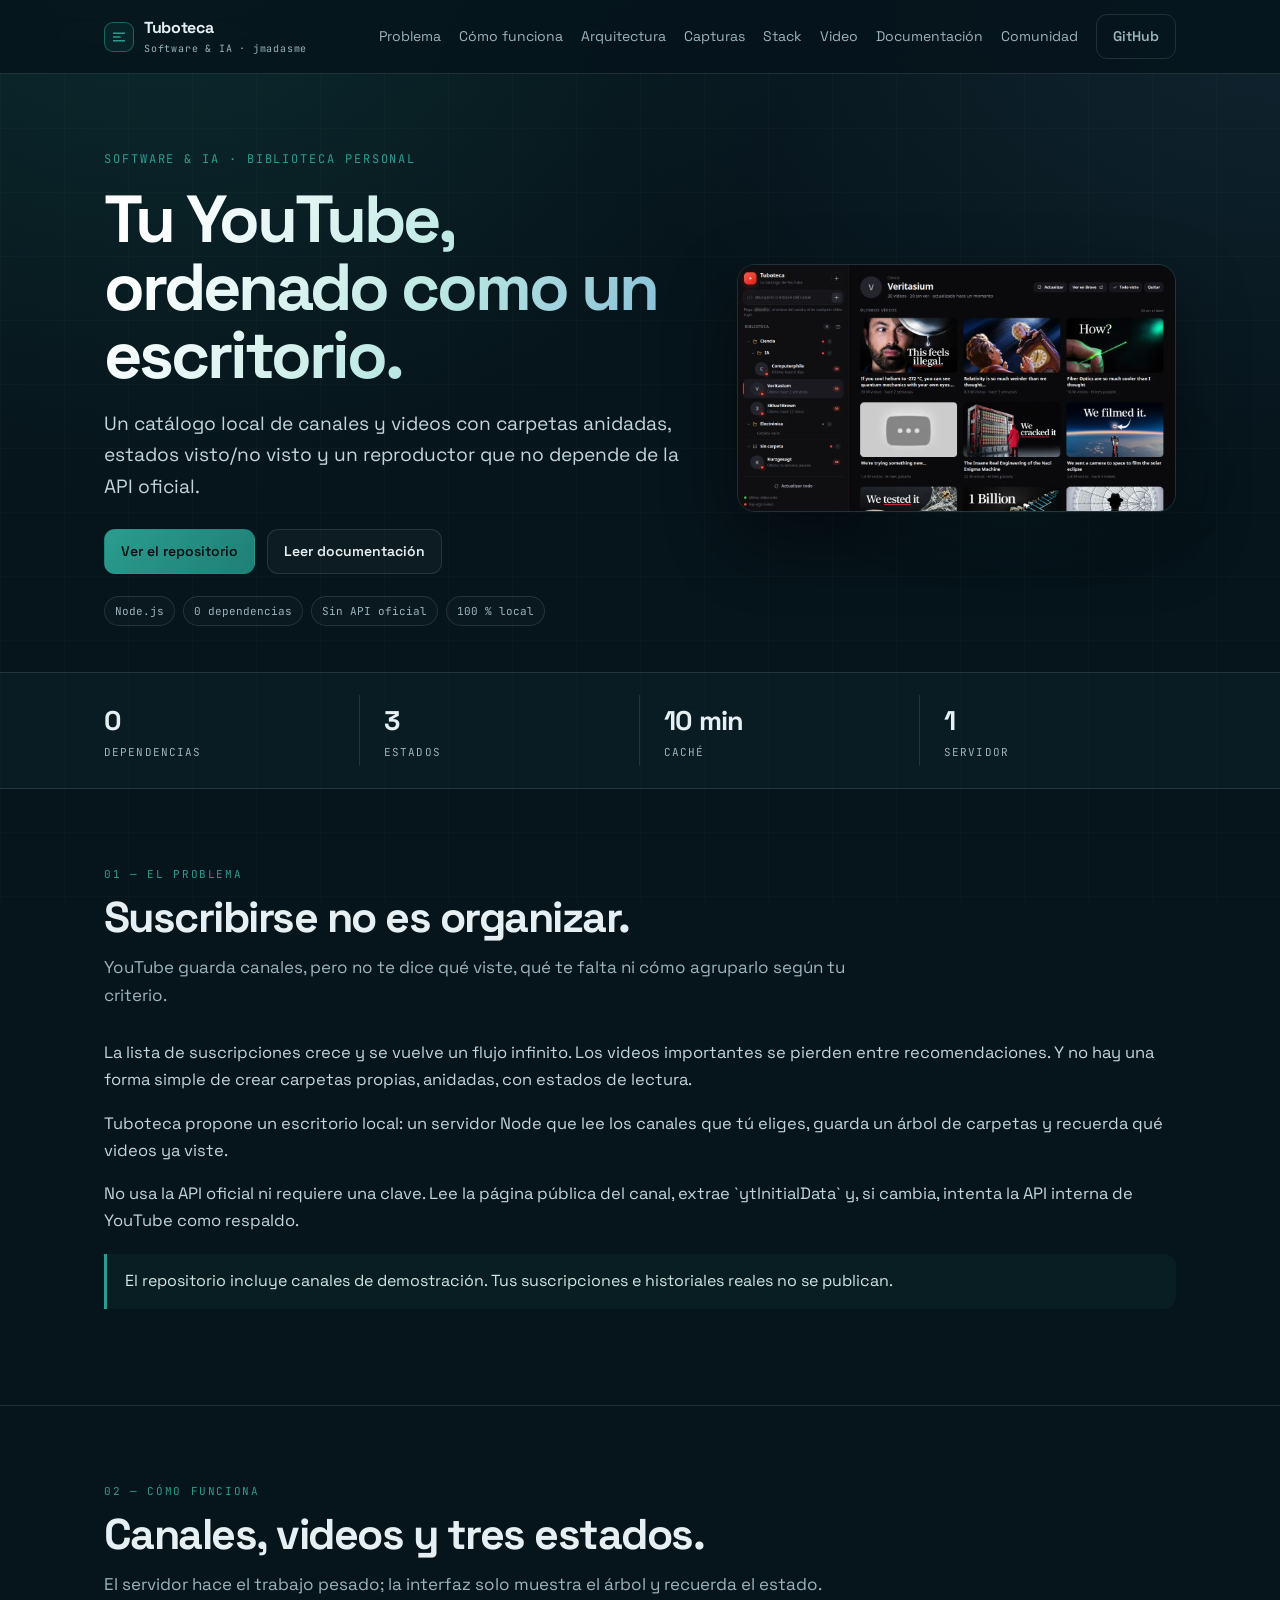
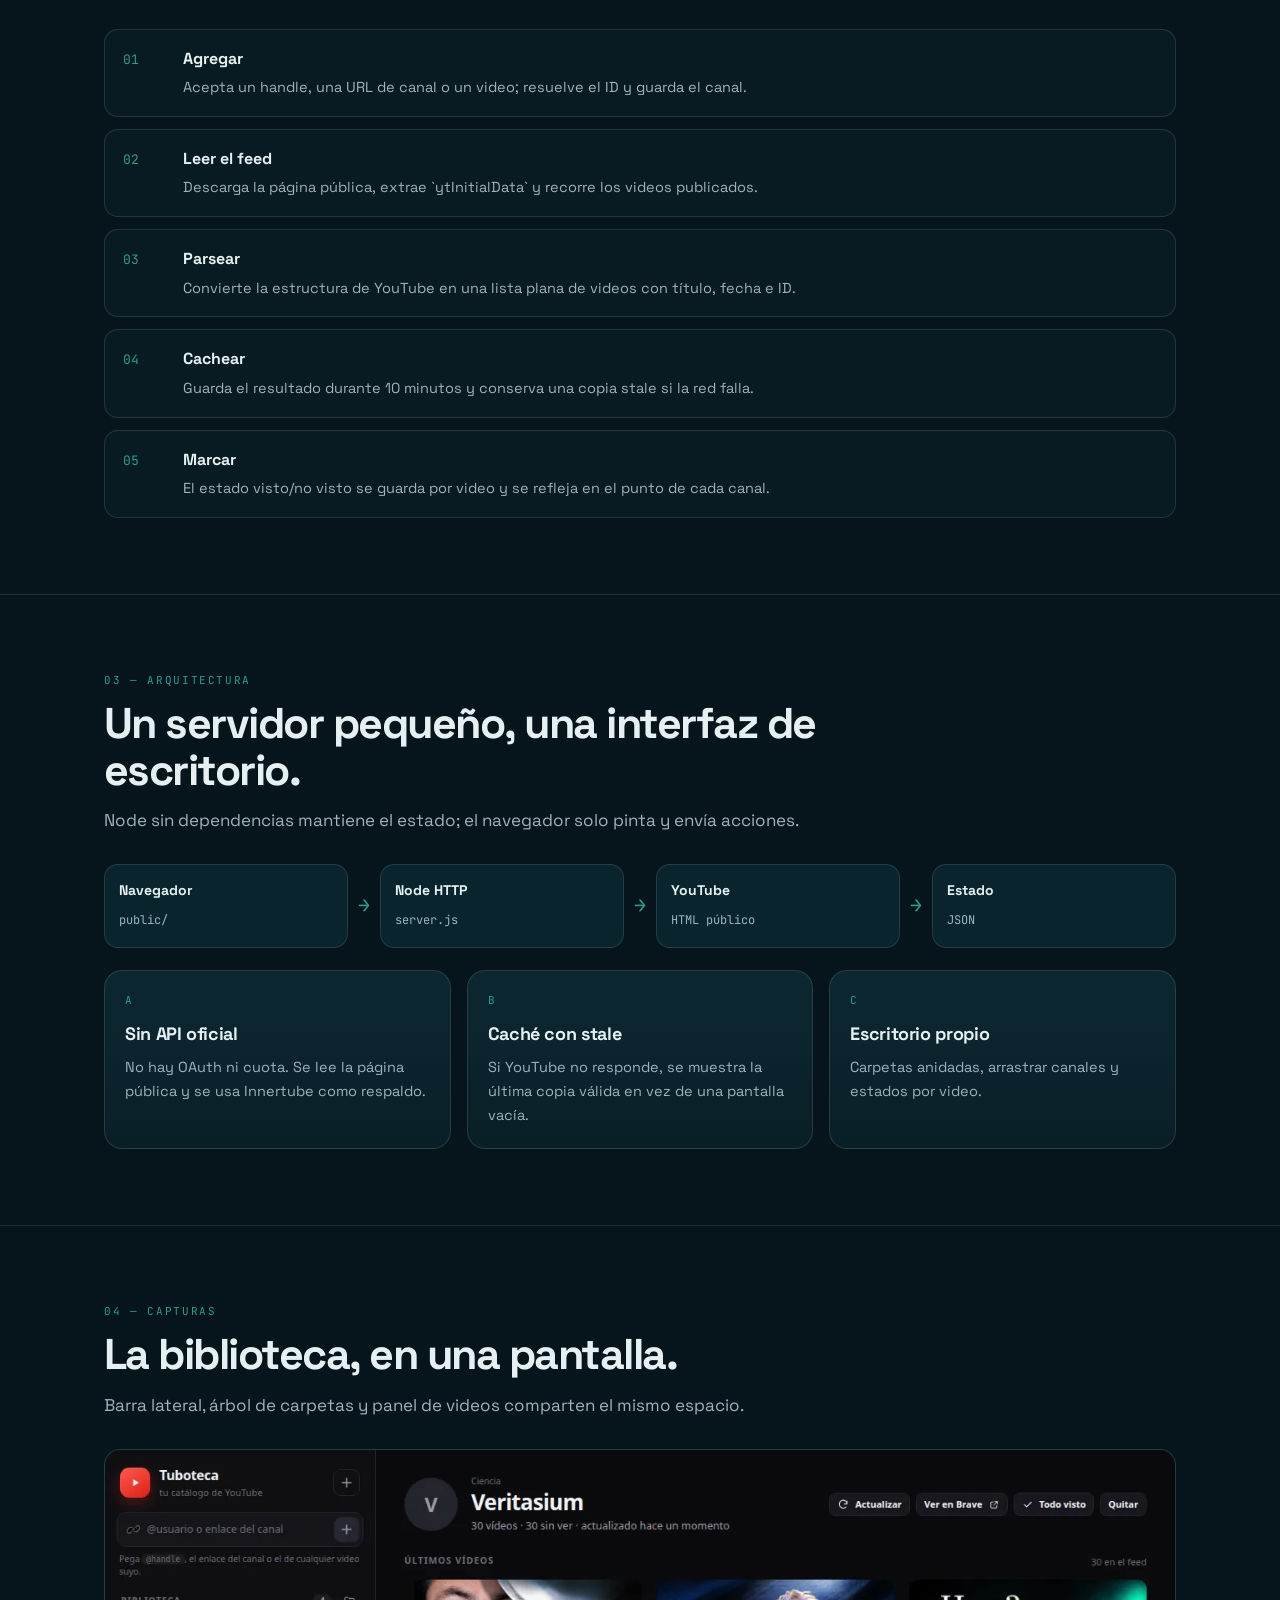
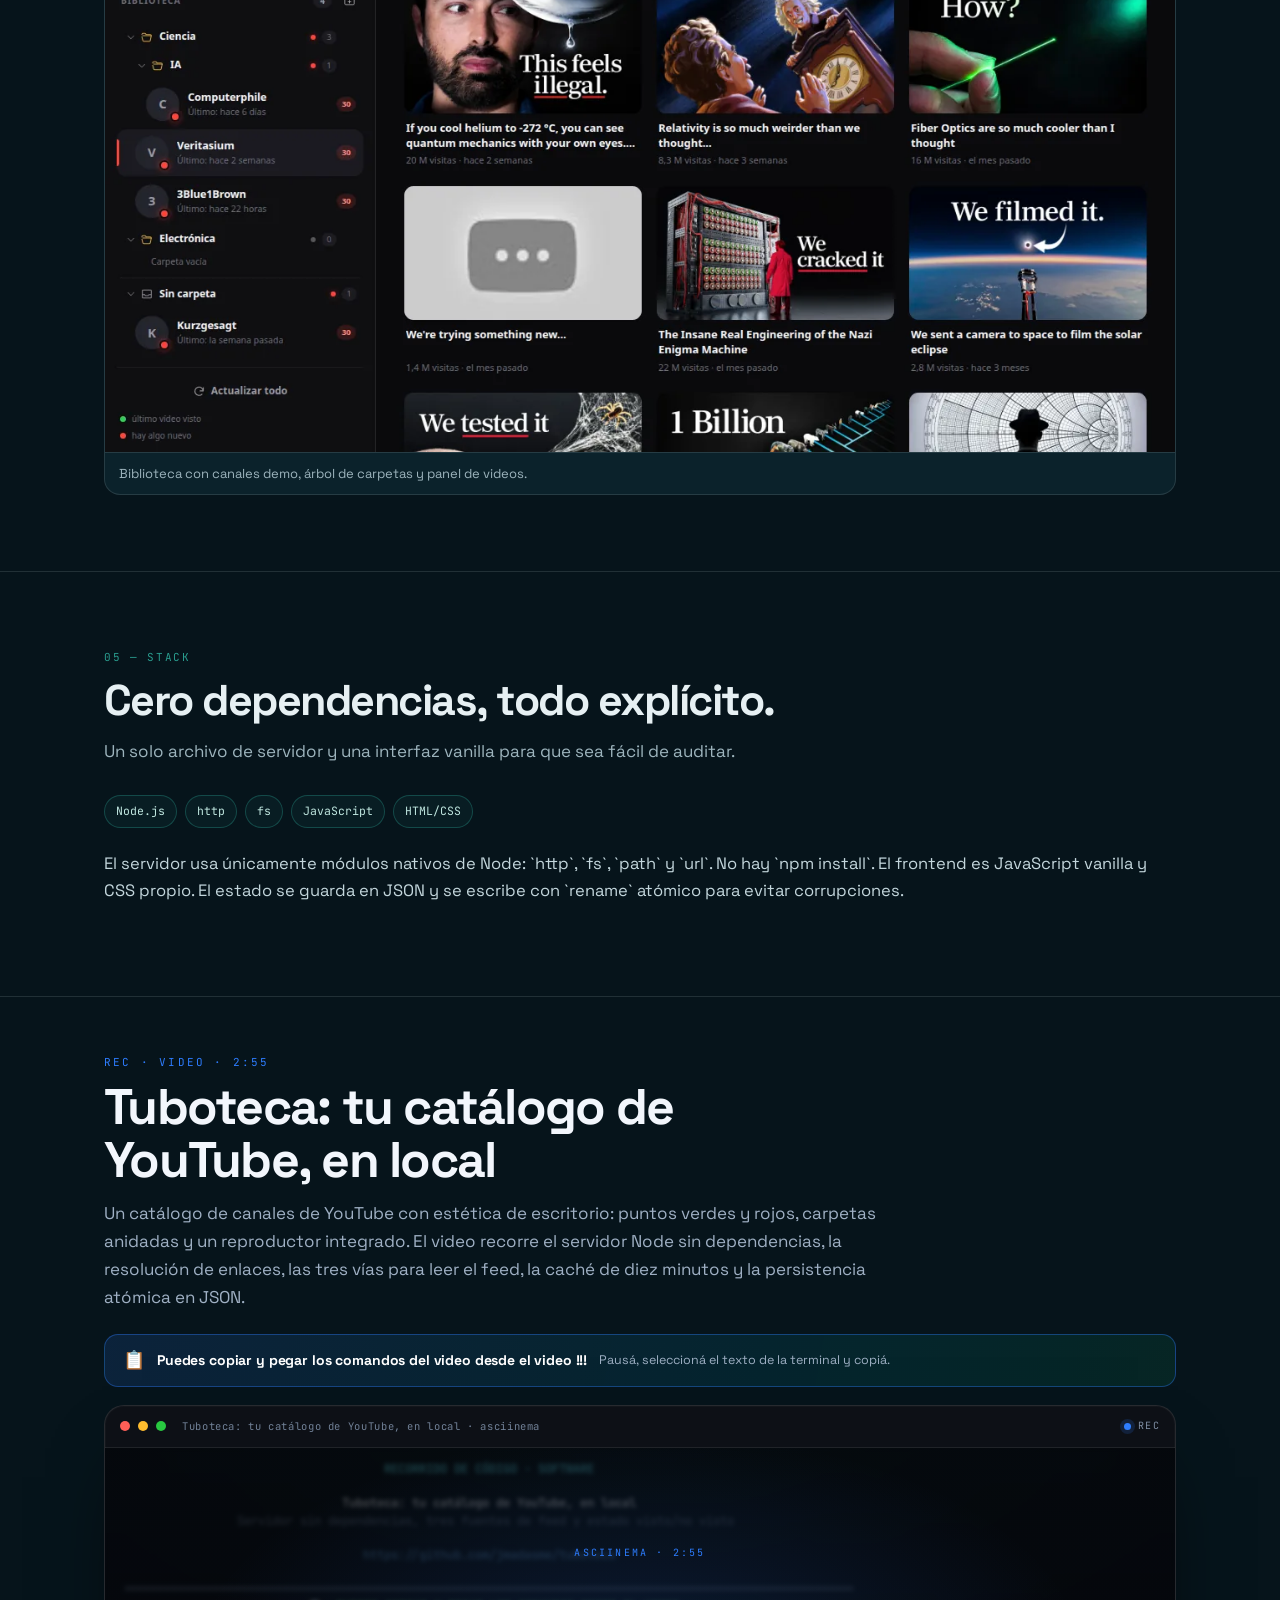
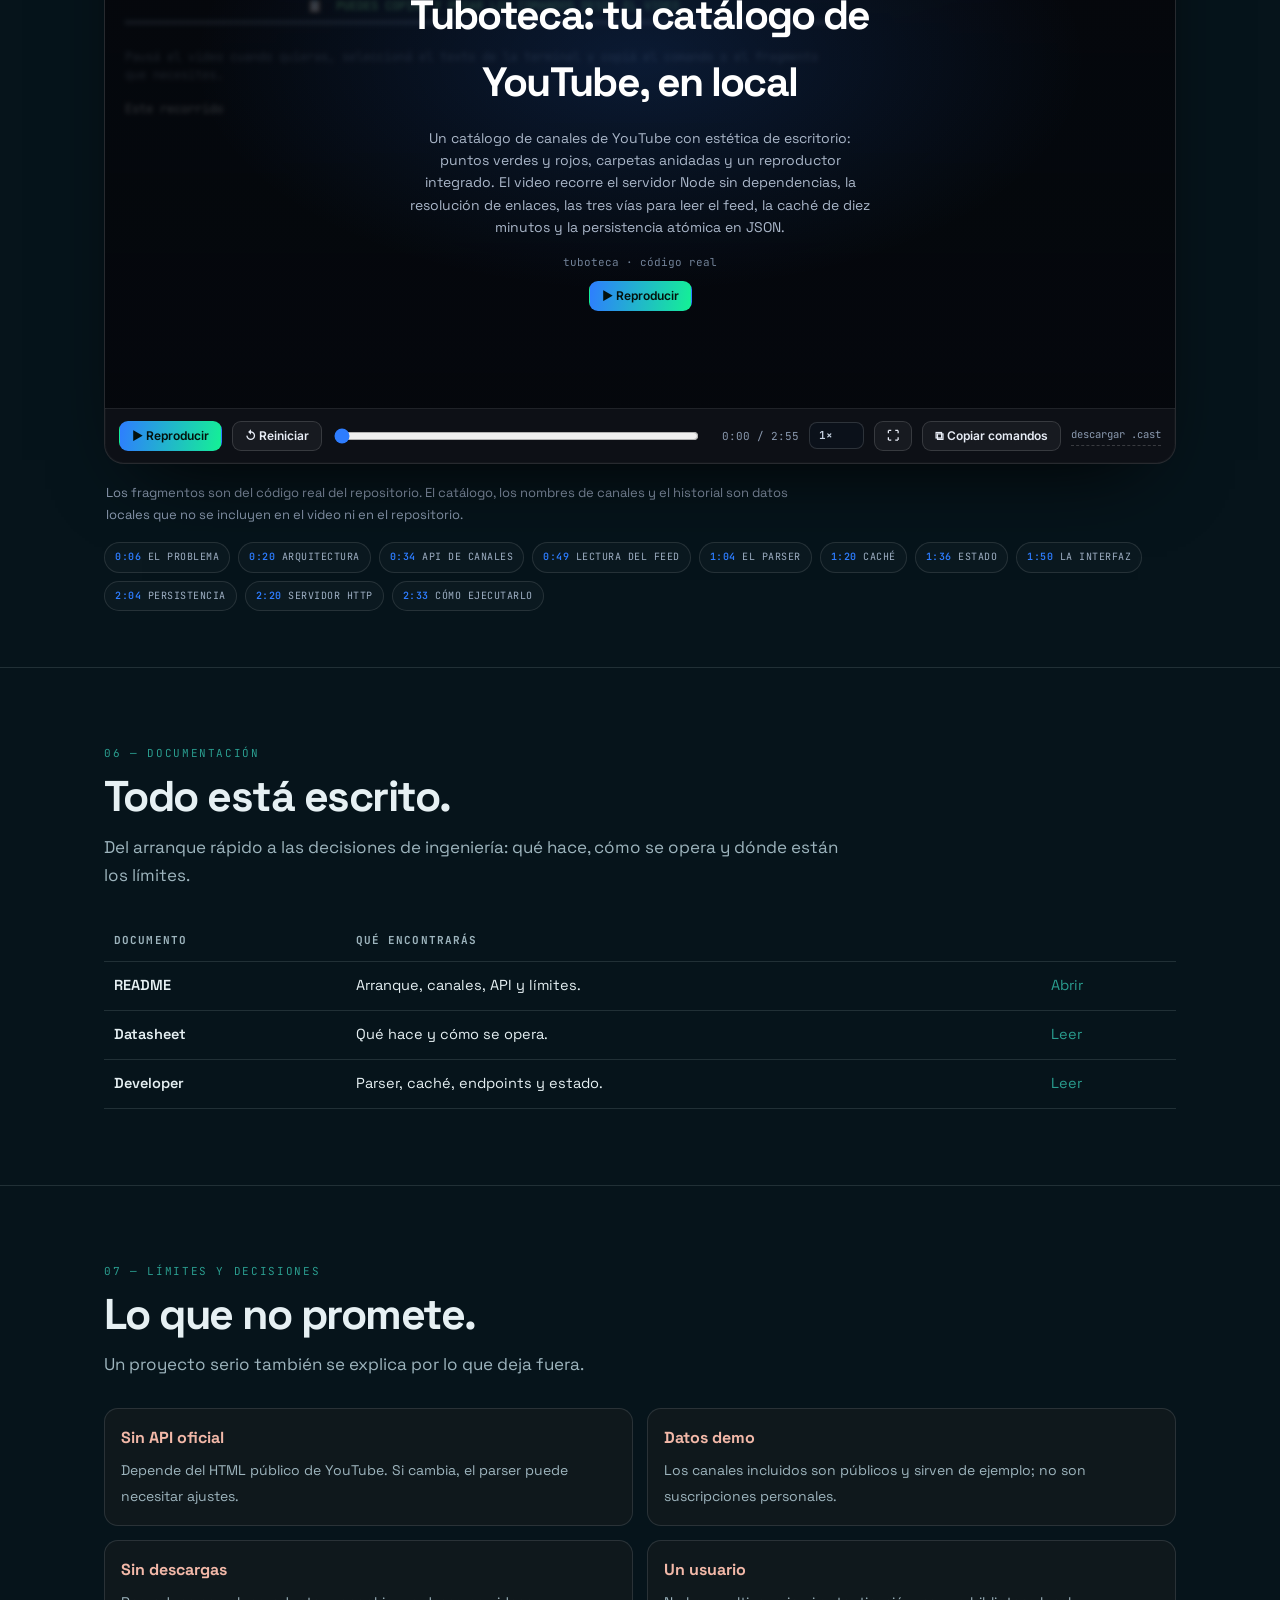
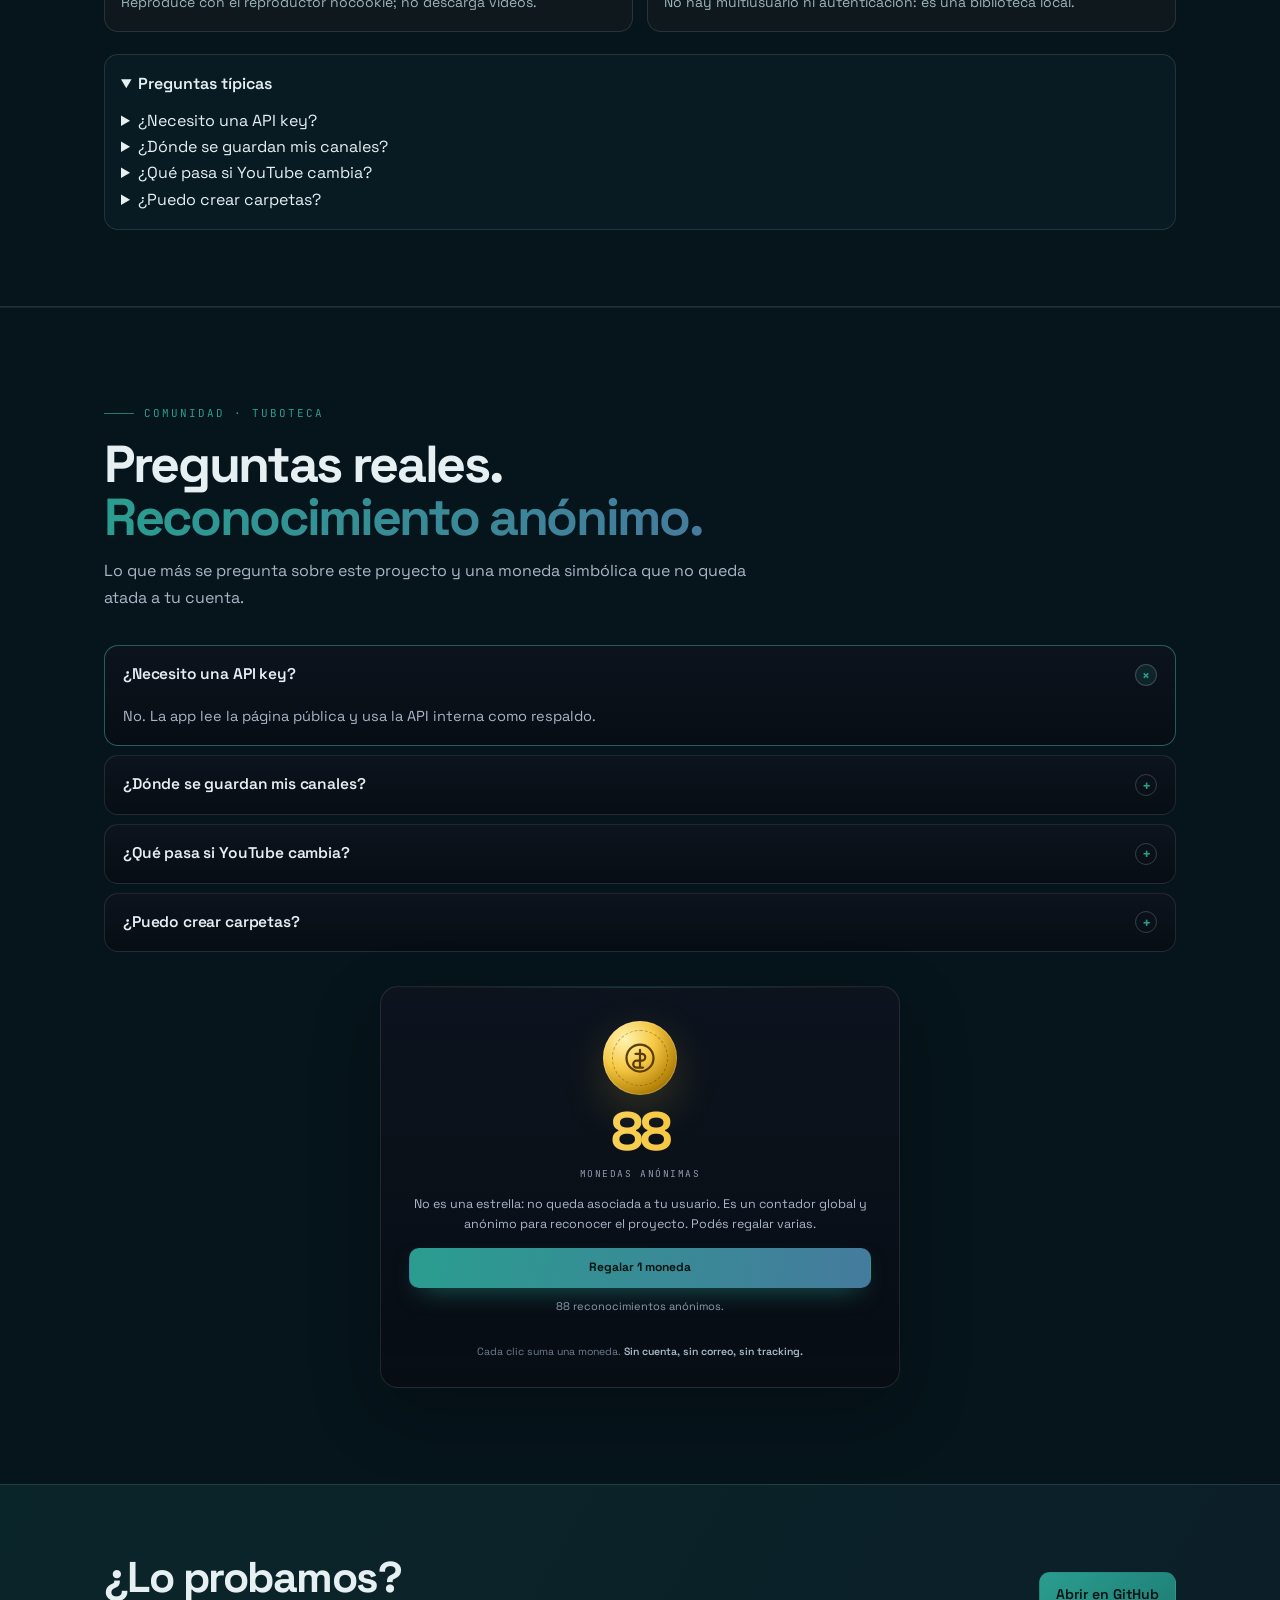
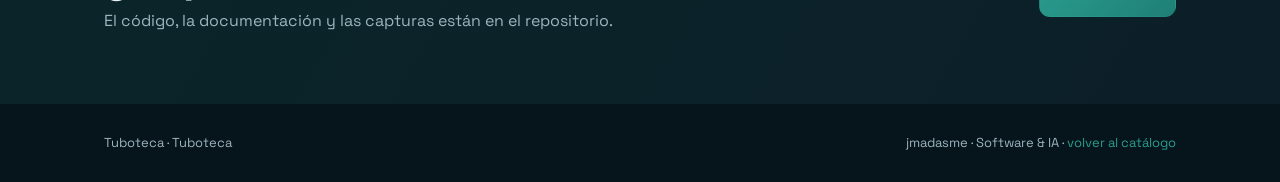
==== docs/index.html @ 9ff7bdf0 "feat: proyecto completo, página, documentación y video explicativo" ====
<!DOCTYPE html>
<html lang="es">
<head>
<meta charset="utf-8"/>
<meta name="viewport" content="width=device-width,initial-scale=1"/>
<title>Tuboteca · jmadasme</title>
<meta name="description" content="Tuboteca: servidor Node sin dependencias, árbol de canales, caché de feed y una interfaz de escritorio para ordenar lo que ves."/>
<meta property="og:title" content="Tuboteca · jmadasme"/>
<meta property="og:description" content="Tuboteca: servidor Node sin dependencias, árbol de canales, caché de feed y una interfaz de escritorio para ordenar lo que ves."/>
<meta property="og:type" content="website"/>
<meta property="og:image" content="assets/og.png"/>
<meta name="twitter:card" content="summary_large_image"/>
<link rel="preconnect" href="https://fonts.googleapis.com"/>
<link rel="preconnect" href="https://fonts.gstatic.com" crossorigin/>
<link href="https://fonts.googleapis.com/css2?family=Inter:wght@400;500;600;700&family=JetBrains+Mono:wght@400;500;700&family=Space+Grotesk:wght@400;500;600;700&display=swap" rel="stylesheet"/>
<link rel="stylesheet" href="assets/community.css?v=1"/>
<style>
:root{
  --bg:#06141b; --panel:#0b222b; --panel2:#0e2b35; --line:rgba(230,240,243,.12);
  --text:#e6f0f3; --muted:#9db4bd; --accent:#2A9D8F; --accent2:#457B9D;
  --warn:#E9C46A; --danger:#E76F51; --ok:#57CC99;
  --mono:"JetBrains Mono",ui-monospace,SFMono-Regular,Menlo,monospace;
  --sans:"Space Grotesk",Inter,system-ui,-apple-system,Segoe UI,sans-serif;
  --max:1120px; --radius:18px;
}
*{box-sizing:border-box} html{scroll-behavior:smooth}
body{margin:0;background:var(--bg);color:var(--text);font-family:var(--sans);line-height:1.65;
  background-image:radial-gradient(ellipse at 12% -10%,rgba(42,157,143,.18),transparent 42%),
  radial-gradient(ellipse at 100% 0%,rgba(69,123,157,.16),transparent 38%),
  linear-gradient(rgba(255,255,255,.018) 1px,transparent 1px),
  linear-gradient(90deg,rgba(255,255,255,.018) 1px,transparent 1px);
  background-size:auto,auto,64px 64px,64px 64px;background-attachment:fixed}
a{color:var(--accent);text-decoration:none} a:hover{color:#7fe0d2}
.wrap{max-width:var(--max);margin:0 auto;padding:0 24px}
.nav{position:sticky;top:0;z-index:50;backdrop-filter:blur(14px);background:rgba(6,20,27,.82);border-bottom:1px solid var(--line)}
.nav-inner{max-width:var(--max);margin:0 auto;padding:14px 24px;display:flex;align-items:center;gap:22px;justify-content:space-between}
.brand{display:flex;align-items:center;gap:10px;color:var(--text);font-weight:700;letter-spacing:-.02em}
.brand-mark{width:30px;height:30px;border:1px solid rgba(42,157,143,.55);border-radius:9px;display:grid;place-items:center;background:rgba(42,157,143,.10)}
.brand-mark svg{width:18px;height:18px;stroke:var(--accent);fill:none;stroke-width:1.7}
.brand small{display:block;font-family:var(--mono);font-size:10px;color:var(--muted);font-weight:400;letter-spacing:.08em}
.nav-links{display:flex;align-items:center;gap:18px;font-size:14px;color:var(--muted);flex-wrap:wrap}
.nav-links a{color:var(--muted)} .nav-links a:hover{color:var(--text)}
.btn{display:inline-flex;align-items:center;gap:8px;border:1px solid var(--line);border-radius:11px;padding:10px 16px;font-weight:600;font-size:14px;color:var(--text);background:rgba(255,255,255,.03)}
.btn:hover{border-color:rgba(42,157,143,.55);color:var(--text)}
.btn-primary{background:linear-gradient(135deg,var(--accent),#1f7f76);border-color:transparent;color:#041114}
.btn-primary:hover{filter:brightness(1.08);color:#041114}
.btn-ghost{background:transparent}
.hero{padding:76px 0 46px;position:relative;overflow:hidden}
.hero .wrap{display:grid;grid-template-columns:1.15fr .85fr;gap:38px;align-items:center}
.eyebrow{font-family:var(--mono);font-size:12px;letter-spacing:.16em;text-transform:uppercase;color:var(--accent);margin-bottom:16px}
h1{font-size:clamp(38px,5.2vw,68px);line-height:1.02;letter-spacing:-.045em;margin:0 0 18px;
  background:linear-gradient(120deg,#fff 10%,#bde9e3 55%,#7fb9d6 95%);-webkit-background-clip:text;background-clip:text;color:transparent}
.lead{font-size:clamp(17px,1.5vw,21px);color:#c3d6dc;max-width:62ch;margin:0 0 22px}
.hero-actions{display:flex;gap:12px;flex-wrap:wrap;margin:26px 0 22px}
.badges{display:flex;gap:8px;flex-wrap:wrap}
.badge{font-family:var(--mono);font-size:11px;border:1px solid var(--line);border-radius:999px;padding:5px 10px;color:var(--muted);background:rgba(255,255,255,.02)}
.visual{position:relative}
.visual img{width:100%;border-radius:var(--radius);border:1px solid var(--line);box-shadow:0 28px 70px rgba(0,0,0,.45);display:block}
.visual:after{content:"";position:absolute;inset:auto -10% -16% 18%;height:60%;background:radial-gradient(ellipse,rgba(42,157,143,.20),transparent 68%);filter:blur(30px);z-index:-1}
.stats{border-top:1px solid var(--line);border-bottom:1px solid var(--line);background:rgba(11,34,43,.55)}
.stats-grid{display:grid;grid-template-columns:repeat(4,1fr);gap:0;padding:22px 0}
.stat{padding:4px 24px;border-right:1px solid var(--line)} .stat:last-child{border-right:0}
.stat-num{font-size:27px;font-weight:700;letter-spacing:-.03em} .stat-label{font-family:var(--mono);font-size:11px;color:var(--muted);text-transform:uppercase;letter-spacing:.1em}
.section{padding:76px 0;border-bottom:1px solid var(--line)}
.section.tight{padding:56px 0}
.section-head{max-width:760px;margin-bottom:30px}
.kicker{font-family:var(--mono);font-size:11px;letter-spacing:.15em;text-transform:uppercase;color:var(--accent);margin-bottom:12px}
h2{font-size:clamp(28px,3.4vw,43px);line-height:1.08;letter-spacing:-.035em;margin:0 0 12px}
.section-sub{color:var(--muted);font-size:17px;margin:0}
.rich p{color:#c3d6dc;margin:0 0 16px;font-size:16.5px}
.callout{border-left:3px solid var(--accent);background:rgba(42,157,143,.07);padding:14px 18px;border-radius:0 12px 12px 0;color:#cfe6e2;margin:20px 0}
.grid2{display:grid;grid-template-columns:repeat(2,minmax(0,1fr));gap:18px}
.grid3{display:grid;grid-template-columns:repeat(3,minmax(0,1fr));gap:16px}
.card{background:linear-gradient(180deg,rgba(14,43,53,.86),rgba(11,34,43,.86));border:1px solid var(--line);border-radius:var(--radius);padding:20px}
.card h3{margin:0 0 8px;font-size:18px;letter-spacing:-.02em}
.card p{margin:0;color:var(--muted);font-size:14.5px}
.card .num{font-family:var(--mono);font-size:11px;color:var(--accent);letter-spacing:.12em;display:block;margin-bottom:10px}
.steps{counter-reset:s;display:grid;gap:12px}
.step{display:grid;grid-template-columns:46px 1fr;gap:14px;padding:16px 18px;border:1px solid var(--line);border-radius:14px;background:rgba(11,34,43,.55)}
.step:before{counter-increment:s;content:counter(s,decimal-leading-zero);font-family:var(--mono);color:var(--accent);font-size:13px;padding-top:3px}
.step h3{margin:0 0 4px;font-size:16px} .step p{margin:0;color:var(--muted);font-size:14.5px}
.flow{display:flex;align-items:stretch;gap:10px;flex-wrap:wrap;margin:22px 0}
.node{flex:1 1 150px;min-width:140px;border:1px solid var(--line);border-radius:14px;padding:14px;background:rgba(14,43,53,.7);position:relative}
.node b{display:block;font-size:14px;margin-bottom:4px} .node span{font-size:12px;color:var(--muted);font-family:var(--mono)}
.arrow{align-self:center;color:var(--accent);font-size:20px;font-family:var(--mono)}
.gallery{display:grid;grid-template-columns:repeat(2,minmax(0,1fr));gap:18px}
.gallery figure{margin:0;border:1px solid var(--line);border-radius:16px;overflow:hidden;background:var(--panel)}
.gallery img{width:100%;display:block;border-bottom:1px solid var(--line)}
.gallery figcaption{padding:10px 14px;font-size:13px;color:var(--muted)}
.gallery .wide{grid-column:1/-1}
.stack{display:flex;gap:8px;flex-wrap:wrap;margin:14px 0 22px}
.chip{font-family:var(--mono);font-size:11.5px;border:1px solid rgba(42,157,143,.35);border-radius:999px;padding:6px 11px;color:#bfe6df;background:rgba(42,157,143,.07)}
.doctable{width:100%;border-collapse:collapse;font-size:14.5px}
.doctable th,.doctable td{text-align:left;padding:12px 10px;border-bottom:1px solid var(--line);vertical-align:top}
.doctable th{font-family:var(--mono);font-size:11px;text-transform:uppercase;letter-spacing:.1em;color:var(--muted)}
.doctable td:first-child{color:var(--text);font-weight:600}
.limits{display:grid;grid-template-columns:repeat(2,minmax(0,1fr));gap:14px}
.limit{border:1px solid var(--line);border-radius:14px;padding:16px;background:rgba(231,111,81,.045)}
.limit b{display:block;margin-bottom:5px;color:#f2b8a8} .limit span{color:var(--muted);font-size:14px}
.cta{padding:70px 0;background:linear-gradient(120deg,rgba(42,157,143,.12),rgba(69,123,157,.10));border-top:1px solid var(--line)}
.cta .wrap{display:flex;align-items:center;justify-content:space-between;gap:24px;flex-wrap:wrap}
.cta h2{margin:0 0 6px} .cta p{margin:0;color:var(--muted)}
.footer{padding:28px 0;color:var(--muted);font-size:13px}
.footer .wrap{display:flex;justify-content:space-between;gap:16px;flex-wrap:wrap}
code{font-family:var(--mono);font-size:.92em;background:rgba(255,255,255,.06);padding:2px 6px;border-radius:6px}
pre{font-family:var(--mono);font-size:13px;background:#041016;border:1px solid var(--line);border-radius:12px;padding:16px;overflow:auto;color:#bfe6df}
@media (max-width:900px){.hero .wrap{grid-template-columns:1fr}.visual{order:-1}.grid3{grid-template-columns:1fr}.stats-grid{grid-template-columns:repeat(2,1fr)}.stat:nth-child(2){border-right:0}.stat{padding:12px 18px}}
@media (max-width:680px){.nav-links{display:none}.grid2,.gallery,.limits{grid-template-columns:1fr}.section{padding:54px 0}h1{font-size:42px}.stats-grid{grid-template-columns:1fr 1fr}.cta .wrap{display:block}.cta .btn{margin-top:16px}}
</style>
<link href="rec/player.css?v=1" rel="stylesheet"/>
</head>
<body>
<header class="nav"><div class="nav-inner">
  <a class="brand" href="/"><span class="brand-mark"><svg viewBox="0 0 24 24"><path d="M4 7h16M4 12h10M4 17h16"/></svg></span><span>Tuboteca<small>Software &amp; IA · jmadasme</small></span></a>
  <nav class="nav-links" aria-label="Navegación">
    <a href="#problema">Problema</a><a href="#como">Cómo funciona</a><a href="#arquitectura">Arquitectura</a>
    <a href="#capturas">Capturas</a><a href="#stack">Stack</a><a href="#video">Video</a>
<a href="#docs">Documentación</a><a href="#comunidad">Comunidad</a>
    <a class="btn btn-ghost" href="https://github.com/jmadasme/tuboteca" target="_blank" rel="noopener">GitHub</a>
  </nav>
</div></header>
<main>
<section class="hero"><div class="wrap">
  <div>
    <div class="eyebrow">Software &amp; IA · biblioteca personal</div>
    <h1>Tu YouTube, ordenado como un escritorio.</h1>
    <p class="lead">Un catálogo local de canales y videos con carpetas anidadas, estados visto/no visto y un reproductor que no depende de la API oficial.</p>
    <div class="hero-actions">
      <a class="btn btn-primary" href="https://github.com/jmadasme/tuboteca" target="_blank" rel="noopener">Ver el repositorio</a>
      <a class="btn" href="#docs">Leer documentación</a>
    </div>
    <div class="badges"><span class="badge">Node.js</span><span class="badge">0 dependencias</span><span class="badge">Sin API oficial</span><span class="badge">100 % local</span></div>
  </div>
  <div class="visual"><img src="assets/screenshots/tuboteca.webp" alt="Interfaz de Tuboteca con canales y árbol de carpetas"/></div>
</div></section>
<section class="stats"><div class="wrap stats-grid"><div class="stat"><div class="stat-num">0</div><div class="stat-label">dependencias</div></div>
<div class="stat"><div class="stat-num">3</div><div class="stat-label">estados</div></div>
<div class="stat"><div class="stat-num">10 min</div><div class="stat-label">caché</div></div>
<div class="stat"><div class="stat-num">1</div><div class="stat-label">servidor</div></div></div></section>
<section class="section" id="problema"><div class="wrap">
  <div class="section-head"><div class="kicker">01 — El problema</div><h2>Suscribirse no es organizar.</h2><p class="section-sub">YouTube guarda canales, pero no te dice qué viste, qué te falta ni cómo agruparlo según tu criterio.</p></div>
  <div class="rich"><p>La lista de suscripciones crece y se vuelve un flujo infinito. Los videos importantes se pierden entre recomendaciones. Y no hay una forma simple de crear carpetas propias, anidadas, con estados de lectura.</p>
<p>Tuboteca propone un escritorio local: un servidor Node que lee los canales que tú eliges, guarda un árbol de carpetas y recuerda qué videos ya viste.</p>
<p>No usa la API oficial ni requiere una clave. Lee la página pública del canal, extrae `ytInitialData` y, si cambia, intenta la API interna de YouTube como respaldo.</p><div class="callout">El repositorio incluye canales de demostración. Tus suscripciones e historiales reales no se publican.</div></div>
</div></section>
<section class="section" id="como"><div class="wrap">
  <div class="section-head"><div class="kicker">02 — Cómo funciona</div><h2>Canales, videos y tres estados.</h2><p class="section-sub">El servidor hace el trabajo pesado; la interfaz solo muestra el árbol y recuerda el estado.</p></div>
  <div class="steps"><div class="step"><div><h3>Agregar</h3><p>Acepta un handle, una URL de canal o un video; resuelve el ID y guarda el canal.</p></div></div>
<div class="step"><div><h3>Leer el feed</h3><p>Descarga la página pública, extrae `ytInitialData` y recorre los videos publicados.</p></div></div>
<div class="step"><div><h3>Parsear</h3><p>Convierte la estructura de YouTube en una lista plana de videos con título, fecha e ID.</p></div></div>
<div class="step"><div><h3>Cachear</h3><p>Guarda el resultado durante 10 minutos y conserva una copia stale si la red falla.</p></div></div>
<div class="step"><div><h3>Marcar</h3><p>El estado visto/no visto se guarda por video y se refleja en el punto de cada canal.</p></div></div></div>
</div></section>
<section class="section" id="arquitectura"><div class="wrap">
  <div class="section-head"><div class="kicker">03 — Arquitectura</div><h2>Un servidor pequeño, una interfaz de escritorio.</h2><p class="section-sub">Node sin dependencias mantiene el estado; el navegador solo pinta y envía acciones.</p></div>
  <div class="flow"><div class="node"><b>Navegador</b><span>public/</span></div><div class="arrow">→</div><div class="node"><b>Node HTTP</b><span>server.js</span></div><div class="arrow">→</div><div class="node"><b>YouTube</b><span>HTML público</span></div><div class="arrow">→</div><div class="node"><b>Estado</b><span>JSON</span></div></div>
  <div class="grid3"><div class="card"><span class="num">A</span><h3>Sin API oficial</h3><p>No hay OAuth ni cuota. Se lee la página pública y se usa Innertube como respaldo.</p></div>
<div class="card"><span class="num">B</span><h3>Caché con stale</h3><p>Si YouTube no responde, se muestra la última copia válida en vez de una pantalla vacía.</p></div>
<div class="card"><span class="num">C</span><h3>Escritorio propio</h3><p>Carpetas anidadas, arrastrar canales y estados por video.</p></div></div>
</div></section>
<section class="section" id="capturas"><div class="wrap">
  <div class="section-head"><div class="kicker">04 — Capturas</div><h2>La biblioteca, en una pantalla.</h2><p class="section-sub">Barra lateral, árbol de carpetas y panel de videos comparten el mismo espacio.</p></div>
  <div class="gallery"><figure class="wide"><img src="assets/screenshots/tuboteca.webp" alt="Interfaz de Tuboteca" loading="lazy"><figcaption>Biblioteca con canales demo, árbol de carpetas y panel de videos.</figcaption></figure></div>
</div></section>
<section class="section" id="stack"><div class="wrap">
  <div class="section-head"><div class="kicker">05 — Stack</div><h2>Cero dependencias, todo explícito.</h2><p class="section-sub">Un solo archivo de servidor y una interfaz vanilla para que sea fácil de auditar.</p></div>
  <div class="stack"><span class="chip">Node.js</span><span class="chip">http</span><span class="chip">fs</span><span class="chip">JavaScript</span><span class="chip">HTML/CSS</span></div>
  <div class="rich"><p>El servidor usa únicamente módulos nativos de Node: `http`, `fs`, `path` y `url`. No hay `npm install`. El frontend es JavaScript vanilla y CSS propio. El estado se guarda en JSON y se escribe con `rename` atómico para evitar corrupciones.</p></div>
</div></section>

<section class="section tight rec-section" id="video" style="--accent:#2E7DFF;--accent2:#14F195">
<div class="wrap">
<div class="rec-kicker">REC · VIDEO · 2:55</div>
<h2 class="rec-h2">Tuboteca: tu catálogo de YouTube, en local</h2>
<p class="rec-lead">Un catálogo de canales de YouTube con estética de escritorio: puntos verdes y rojos, carpetas anidadas y un reproductor integrado. El video recorre el servidor Node sin dependencias, la resolución de enlaces, las tres vías para leer el feed, la caché de diez minutos y la persistencia atómica en JSON.</p>
<div class="rec-banner">
<span class="rec-banner-icon">📋</span>
<strong>Puedes copiar y pegar los comandos del video desde el video !!!</strong>
<span>Pausá, seleccioná el texto de la terminal y copiá.</span>
</div>
<div class="rec-shell">
<div class="rec-bar"><i></i><i></i><i></i><span class="rec-title">Tuboteca: tu catálogo de YouTube, en local · asciinema</span><span class="rec-rec"><b></b>REC</span></div>
<div class="rec-screen-wrap">
<div class="rec-screen" id="rec-screen"></div>
<div class="rec-poster" id="rec-poster">
<div class="rec-kicker">ASCIINEMA · 2:55</div>
<h3>Tuboteca: tu catálogo de YouTube, en local</h3>
<p>Un catálogo de canales de YouTube con estética de escritorio: puntos verdes y rojos, carpetas anidadas y un reproductor integrado. El video recorre el servidor Node sin dependencias, la resolución de enlaces, las tres vías para leer el feed, la caché de diez minutos y la persistencia atómica en JSON.</p>
<div class="rec-poster-meta">tuboteca · código real</div>
<button class="rec-btn rec-primary" id="rec-start" type="button">▶ Reproducir</button>
</div>
</div>
<div class="rec-controls">
<button class="rec-btn rec-primary" id="rec-play" type="button">▶ Reproducir</button>
<button class="rec-btn" id="rec-restart" type="button">↺ Reiniciar</button>
<input class="rec-progress" id="rec-range" type="range" min="0" max="1000" value="0" aria-label="Progreso"/>
<span class="rec-time" id="rec-time">0:00 / 2:55</span>
<select class="rec-speed" id="rec-speed" aria-label="Velocidad"><option value="1">1×</option><option value="1.25">1.25×</option><option value="1.5">1.5×</option><option value="2">2×</option></select>
<button class="rec-btn" id="rec-full" type="button" title="Pantalla completa">⛶</button>
<button class="rec-btn" id="rec-copy" type="button">⧉ Copiar comandos</button>
<a class="rec-download" href="rec/tuboteca.cast" download>descargar .cast</a>
</div>
</div>
<p class="rec-note">Los fragmentos son del código real del repositorio. El catálogo, los nombres de canales y el historial son datos locales que no se incluyen en el video ni en el repositorio.</p>
<div class="rec-chapters"><span class="rec-chip"><b>0:06</b> EL PROBLEMA</span><span class="rec-chip"><b>0:20</b> ARQUITECTURA</span><span class="rec-chip"><b>0:34</b> API DE CANALES</span><span class="rec-chip"><b>0:49</b> LECTURA DEL FEED</span><span class="rec-chip"><b>1:04</b> EL PARSER</span><span class="rec-chip"><b>1:20</b> CACHÉ</span><span class="rec-chip"><b>1:36</b> ESTADO</span><span class="rec-chip"><b>1:50</b> LA INTERFAZ</span><span class="rec-chip"><b>2:04</b> PERSISTENCIA</span><span class="rec-chip"><b>2:20</b> SERVIDOR HTTP</span><span class="rec-chip"><b>2:33</b> CÓMO EJECUTARLO</span></div>
</div>
</section>

<section class="section" id="docs"><div class="wrap">
  <div class="section-head"><div class="kicker">06 — Documentación</div><h2>Todo está escrito.</h2><p class="section-sub">Del arranque rápido a las decisiones de ingeniería: qué hace, cómo se opera y dónde están los límites.</p></div>
  <table class="doctable"><thead><tr><th>Documento</th><th>Qué encontrarás</th><th></th></tr></thead><tbody><tr><td>README</td><td>Arranque, canales, API y límites.</td><td><a href="../README.md">Abrir</a></td></tr>
<tr><td>Datasheet</td><td>Qué hace y cómo se opera.</td><td><a href="datasheet.md">Leer</a></td></tr>
<tr><td>Developer</td><td>Parser, caché, endpoints y estado.</td><td><a href="developer.md">Leer</a></td></tr></tbody></table>
</div></section>
<section class="section" id="limites"><div class="wrap">
  <div class="section-head"><div class="kicker">07 — Límites y decisiones</div><h2>Lo que no promete.</h2><p class="section-sub">Un proyecto serio también se explica por lo que deja fuera.</p></div>
  <div class="limits"><div class="limit"><b>Sin API oficial</b><span>Depende del HTML público de YouTube. Si cambia, el parser puede necesitar ajustes.</span></div>
<div class="limit"><b>Datos demo</b><span>Los canales incluidos son públicos y sirven de ejemplo; no son suscripciones personales.</span></div>
<div class="limit"><b>Sin descargas</b><span>Reproduce con el reproductor nocookie; no descarga videos.</span></div>
<div class="limit"><b>Un usuario</b><span>No hay multiusuario ni autenticación: es una biblioteca local.</span></div></div>
  <details open style="margin-top:22px;border:1px solid var(--line);border-radius:14px;padding:16px;background:rgba(11,34,43,.55)"><summary style="cursor:pointer;font-weight:600">Preguntas típicas</summary><div style="margin-top:10px"><details><summary>¿Necesito una API key?</summary><p>No. La app lee la página pública y usa la API interna como respaldo.</p></details>
<details><summary>¿Dónde se guardan mis canales?</summary><p>En `data/channels.json`, local. El repo publica una versión demo.</p></details>
<details><summary>¿Qué pasa si YouTube cambia?</summary><p>El parser puede fallar; la caché stale mantiene la última lista disponible.</p></details>
<details><summary>¿Puedo crear carpetas?</summary><p>Sí, el árbol permite anidar carpetas y mover canales.</p></details></div></details>
</div></section>
<section class="cta"><div class="wrap"><div><h2>¿Lo probamos?</h2><p>El código, la documentación y las capturas están en el repositorio.</p></div><a class="btn btn-primary" href="https://github.com/jmadasme/tuboteca" target="_blank" rel="noopener">Abrir en GitHub</a></div></section>
</main>
<footer class="footer"><div class="wrap"><span>Tuboteca · Tuboteca</span><span>jmadasme · Software &amp; IA · <a href="/software/">volver al catálogo</a></span></div></footer>
<script>window.PORTFOLIO_COMMUNITY={"account": "jmadasme", "repo": "tuboteca", "coinNamespace": "jmadasme-tuboteca-coins-v1", "faqs": [{"q": "¿Necesito una API key?", "a": "No. La app lee la página pública y usa la API interna como respaldo."}, {"q": "¿Dónde se guardan mis canales?", "a": "En `data/channels.json`, local. El repo publica una versión demo."}, {"q": "¿Qué pasa si YouTube cambia?", "a": "El parser puede fallar; la caché stale mantiene la última lista disponible."}, {"q": "¿Puedo crear carpetas?", "a": "Sí, el árbol permite anidar carpetas y mover canales."}]};</script>
<script defer src="assets/community.js?v=6"></script>
<script defer src="rec/tuboteca.cast.js?v=1"></script>
<script defer src="rec/player.js?v=1"></script>
</body>
</html>
---- docs/assets/community.css ----
/* Comunidad · FAQ, preguntas y monedas anónimas */
.psc-section{
  position:relative;
  scroll-margin-top:86px;
  padding:clamp(56px,8vw,96px) 0;
  border-top:1px solid rgba(255,255,255,.08);
}
.psc-head{max-width:760px;margin-bottom:34px}
.psc-kicker{
  display:flex;align-items:center;gap:10px;margin-bottom:16px;
  font-family:'JetBrains Mono',ui-monospace,monospace;font-size:11px;letter-spacing:.18em;
  text-transform:uppercase;color:var(--accent);
}
.psc-kicker::before{content:"";width:30px;height:1px;background:var(--accent);opacity:.75}
.psc-head h2{
  font-family:'Space Grotesk','Inter',sans-serif;font-size:clamp(32px,4.2vw,52px);
  line-height:1.02;letter-spacing:-.045em;margin:0 0 14px;
}
.psc-head p{color:#a9b6c8;font-size:16px;line-height:1.65;margin:0;max-width:66ch}
.psc-head .psc-grad{
  background:linear-gradient(100deg,var(--accent),var(--accent2));
  -webkit-background-clip:text;background-clip:text;color:transparent;
}
.psc-faq{display:flex;flex-direction:column;gap:9px;margin-bottom:34px}
.psc-faq-item{
  border:1px solid rgba(255,255,255,.1);border-radius:14px;
  background:linear-gradient(180deg,rgba(14,20,31,.78),rgba(8,11,18,.72));
  overflow:hidden;transition:border-color .18s,background .18s;
}
.psc-faq-item:hover{border-color:rgba(255,255,255,.18)}
.psc-faq-item[open]{border-color:color-mix(in srgb,var(--accent) 42%,rgba(255,255,255,.12))}
.psc-faq-item summary{
  display:flex;align-items:center;justify-content:space-between;gap:16px;
  padding:16px 18px;cursor:pointer;list-style:none;
  font-family:'Space Grotesk','Inter',sans-serif;font-size:15.5px;font-weight:600;letter-spacing:-.01em;
}
.psc-faq-item summary::-webkit-details-marker{display:none}
.psc-faq-item summary .psc-plus{
  flex:0 0 22px;width:22px;height:22px;border-radius:50%;
  display:grid;place-items:center;border:1px solid rgba(255,255,255,.18);
  color:var(--accent);font-size:15px;line-height:1;transition:transform .2s,background .2s;
}
.psc-faq-item[open] summary .psc-plus{transform:rotate(45deg);background:color-mix(in srgb,var(--accent) 14%,transparent)}
.psc-faq-body{padding:0 18px 17px;color:#a9b6c8;font-size:14.5px;line-height:1.7}
.psc-faq-body code{font-family:'JetBrains Mono',monospace;font-size:.88em;color:#d8e4f5;background:rgba(255,255,255,.06);padding:2px 5px;border-radius:5px}
.psc-coin-wrap{max-width:520px;margin:0 auto;width:100%}
.psc-grid{display:grid;grid-template-columns:minmax(0,1.25fr) minmax(300px,.75fr);gap:16px;align-items:stretch}
.psc-card{
  position:relative;border:1px solid rgba(255,255,255,.1);border-radius:18px;
  background:linear-gradient(180deg,rgba(14,20,31,.82),rgba(8,11,18,.75));
  padding:clamp(18px,2.6vw,28px);box-shadow:0 24px 70px rgba(0,0,0,.22);
  overflow:hidden;
}
.psc-card::before{
  content:"";position:absolute;inset:0 0 auto;height:1px;
  background:linear-gradient(90deg,transparent,color-mix(in srgb,var(--accent) 45%,transparent),transparent);
  opacity:.6;
}
.psc-card h3{
  font-family:'Space Grotesk','Inter',sans-serif;font-size:20px;letter-spacing:-.025em;margin:0 0 5px;
}
.psc-card .psc-sub{color:#8e9bb0;font-size:12.5px;line-height:1.5;margin:0 0 16px}
.psc-btn{
  display:inline-flex;align-items:center;justify-content:center;gap:7px;
  border:1px solid rgba(255,255,255,.16);border-radius:10px;padding:9px 14px;
  background:rgba(255,255,255,.03);color:#e8edf6;font:inherit;font-size:12px;font-weight:650;
  cursor:pointer;transition:transform .14s,border-color .14s,background .14s,box-shadow .14s;
}
.psc-btn:hover{transform:translateY(-1px);border-color:rgba(255,255,255,.3);background:rgba(255,255,255,.06)}
.psc-btn.primary{
  background:linear-gradient(100deg,var(--accent),var(--accent2));border-color:transparent;color:#04110c;
  box-shadow:0 10px 26px -12px color-mix(in srgb,var(--accent) 75%,transparent);
}
.psc-btn.primary:hover{filter:brightness(1.06);box-shadow:0 16px 34px -12px color-mix(in srgb,var(--accent) 80%,transparent)}
.psc-btn:disabled{opacity:.55;cursor:not-allowed;transform:none;filter:none}

.psc-coin{display:flex;flex-direction:column;justify-content:space-between;min-height:100%}
.psc-coin-top{text-align:center;padding:6px 0 12px}
.psc-coin-icon{
  width:74px;height:74px;margin:0 auto 10px;border-radius:50%;
  display:grid;place-items:center;position:relative;
  background:radial-gradient(circle at 30% 25%,#fff3b0,#f6c945 38%,#b8860b 72%,#6b4c00 100%);
  box-shadow:0 0 0 1px rgba(255,255,255,.2) inset,0 16px 45px rgba(246,201,69,.18);
  animation:psc-float 4.5s ease-in-out infinite;
}
.psc-coin-icon::after{
  content:"";position:absolute;inset:9px;border-radius:50%;border:1px dashed rgba(70,45,0,.38);
}
.psc-coin-icon svg{width:36px;height:36px;position:relative;z-index:1}
.psc-coin-count{
  font-family:'Space Grotesk','Inter',sans-serif;font-size:clamp(38px,5vw,54px);
  line-height:1;letter-spacing:-.05em;font-weight:700;
  background:linear-gradient(100deg,#fff0a8,#f6c945 55%,#d99a12);
  -webkit-background-clip:text;background-clip:text;color:transparent;
}
.psc-coin-label{font-family:'JetBrains Mono',monospace;font-size:9.5px;letter-spacing:.16em;text-transform:uppercase;color:#8e9bb0;margin-top:7px}
.psc-coin-copy{color:#a9b6c8;font-size:12.5px;line-height:1.6;text-align:center;margin:0 0 14px}
.psc-coin-btn{width:100%}
.psc-coin-msg{min-height:34px;text-align:center;font-size:11px;color:#8e9bb0;line-height:1.5;margin:10px 0 0}
.psc-coin-msg.ok{color:#f6c945}
.psc-coin-msg.bad{color:#ff9fb1}
.psc-coin-small{font-size:10.5px;color:#6f7c91;text-align:center;line-height:1.5;margin:12px 0 0}
.psc-coin-small strong{color:#a9b6c8;font-weight:600}
@keyframes psc-float{0%,100%{transform:translateY(0)}50%{transform:translateY(-5px)}}
@media(max-width:860px){
  .psc-grid{grid-template-columns:1fr}
  .psc-coin{min-height:auto}
}
@media(max-width:560px){
  .psc-faq-item summary{font-size:14px;padding:14px}
  .psc-faq-body{padding:0 14px 15px;font-size:13.5px}
  .psc-actions{width:100%}
  .psc-actions .psc-btn{flex:1}
}
@media(prefers-reduced-motion:reduce){
  .psc-coin-icon{animation:none}
  .psc-btn,.psc-faq-item{transition:none}
}
---- docs/rec/player.css ----
/* Reproductor asciinema inline reutilizable para las páginas de wanderc137. */
.rec-section{position:relative;z-index:1}
.rec-section .rec-kicker{
  font-family:'JetBrains Mono',ui-monospace,monospace;
  font-size:11px;letter-spacing:.2em;text-transform:uppercase;
  color:var(--accent,#2E7DFF);margin:0 0 10px;
}
.rec-section .rec-h2{
  font-family:'Space Grotesk','Inter',sans-serif;
  font-size:clamp(28px,4.6vw,50px);line-height:1.06;letter-spacing:-.035em;
  color:#f2f6fc;margin:0 0 12px;max-width:22ch;
}
.rec-section .rec-lead{
  font-size:clamp(14px,1.5vw,17px);line-height:1.65;
  color:#9fb0c4;margin:0 0 22px;max-width:72ch;
}
.rec-banner{
  display:flex;align-items:center;gap:12px;flex-wrap:wrap;
  padding:14px 18px;margin:0 0 18px;
  border:1px solid color-mix(in srgb,var(--accent,#2E7DFF) 38%,transparent);
  border-radius:14px;
  background:linear-gradient(100deg,color-mix(in srgb,var(--accent,#2E7DFF) 14%,transparent),color-mix(in srgb,var(--accent2,#14F195) 8%,transparent));
  box-shadow:0 18px 40px -30px color-mix(in srgb,var(--accent,#2E7DFF) 60%,transparent);
}
.rec-banner .rec-banner-icon{font-size:18px;line-height:1}
.rec-banner strong{font-size:14px;color:#fff;letter-spacing:-.01em}
.rec-banner span{font-size:12.5px;color:#9fb0c4}
.rec-shell{
  position:relative;
  border:1px solid rgba(255,255,255,.13);
  border-radius:20px;
  overflow:hidden;
  background:#070a10;
  box-shadow:0 34px 80px -38px #000,0 0 0 1px rgba(255,255,255,.025) inset;
}
.rec-bar{
  display:flex;align-items:center;gap:8px;
  padding:12px 15px;
  border-bottom:1px solid rgba(255,255,255,.08);
  background:rgba(255,255,255,.025);
}
.rec-bar i{width:10px;height:10px;border-radius:50%;background:#ff5f57;display:block}
.rec-bar i:nth-child(2){background:#febc2e}
.rec-bar i:nth-child(3){background:#28c840}
.rec-bar .rec-title{
  margin-left:8px;
  font-family:'JetBrains Mono',ui-monospace,SFMono-Regular,Menlo,monospace;
  font-size:10.5px;color:#718197;letter-spacing:.06em;
  overflow:hidden;text-overflow:ellipsis;white-space:nowrap;
}
.rec-bar .rec-rec{
  margin-left:auto;display:flex;align-items:center;gap:7px;
  font-family:'JetBrains Mono',ui-monospace,monospace;
  font-size:10px;letter-spacing:.14em;color:#7f8ea3;text-transform:uppercase;
}
.rec-bar .rec-rec b{
  width:7px;height:7px;border-radius:50%;background:var(--accent,#2E7DFF);
  box-shadow:0 0 0 4px color-mix(in srgb,var(--accent,#2E7DFF) 16%,transparent);
  animation:recPulse 2.2s infinite;
}
@keyframes recPulse{50%{opacity:.35}}
.rec-screen-wrap{position:relative;background:#05080d}
.rec-screen{
  height:clamp(330px,46vw,560px);
  overflow:auto;
  padding:18px 20px;
  background:
    radial-gradient(900px 420px at 50% -10%,rgba(20,241,149,.055),transparent 70%),
    #05080d;
  color:#d7e0ea;
  font-family:'JetBrains Mono',ui-monospace,SFMono-Regular,Menlo,Consolas,monospace;
  font-size:clamp(8px,1.04vw,12.4px);
  line-height:1.38;
  scrollbar-width:thin;
  scrollbar-color:#2a3448 #05080d;
  user-select:text;
}
.rec-screen::-webkit-scrollbar{width:9px;height:9px}
.rec-screen::-webkit-scrollbar-thumb{background:#2a3448;border-radius:9px}
.rec-row{white-space:pre;min-height:1.38em}
.rec-row span{white-space:pre}
.rec-poster{
  position:absolute;inset:0;z-index:2;
  display:flex;flex-direction:column;align-items:center;justify-content:center;
  gap:10px;text-align:center;padding:28px;
  background:
    radial-gradient(620px 320px at 50% 38%,color-mix(in srgb,var(--accent,#2E7DFF) 16%,transparent),transparent 72%),
    linear-gradient(180deg,rgba(5,8,13,.72),rgba(5,8,13,.94));
  backdrop-filter:blur(2px);
  transition:opacity .35s ease,visibility .35s ease;
}
.rec-poster[hidden]{display:none}
.rec-poster .rec-kicker{
  font-family:'JetBrains Mono',monospace;font-size:10px;letter-spacing:.22em;
  text-transform:uppercase;color:var(--accent,#2E7DFF);
}
.rec-poster h3{
  font-family:'Space Grotesk','Inter',sans-serif;
  font-size:clamp(24px,3.2vw,42px);letter-spacing:-.04em;color:#fff;margin:0;max-width:18ch;
}
.rec-poster p{margin:0;color:#aab7c9;font-size:14px;max-width:52ch;line-height:1.6}
.rec-poster .rec-poster-meta{
  margin-top:4px;font-family:'JetBrains Mono',monospace;font-size:11px;color:#718197;
}
.rec-controls{
  display:flex;align-items:center;gap:10px;flex-wrap:wrap;
  padding:12px 14px;
  border-top:1px solid rgba(255,255,255,.08);
  background:rgba(255,255,255,.025);
}
.rec-btn{
  appearance:none;border:1px solid rgba(255,255,255,.14);
  background:rgba(255,255,255,.045);color:#e8edf6;
  border-radius:9px;padding:8px 12px;
  font:600 12px/1 'Inter',system-ui,sans-serif;cursor:pointer;
  transition:background .18s ease,border-color .18s ease,transform .18s ease;
  white-space:nowrap;
}
.rec-btn:hover{background:rgba(255,255,255,.09);border-color:rgba(255,255,255,.24);transform:translateY(-1px)}
.rec-btn.rec-primary{
  background:linear-gradient(100deg,var(--accent,#2E7DFF),var(--accent2,#14F195));
  border-color:transparent;color:#04110c;
}
.rec-btn.rec-primary:hover{filter:brightness(1.05)}
.rec-progress{
  flex:1;min-width:140px;height:8px;accent-color:var(--accent,#2E7DFF);
  cursor:pointer;
}
.rec-time{
  min-width:88px;text-align:right;
  font-family:'JetBrains Mono',monospace;font-size:11px;color:#8b9ab0;
}
.rec-speed{
  appearance:none;border:1px solid rgba(255,255,255,.14);
  background:#0b111a;color:#c7d3e2;border-radius:8px;
  padding:7px 9px;font:600 11px/1 'JetBrains Mono',monospace;cursor:pointer;
}
.rec-download{
  font-family:'JetBrains Mono',monospace;font-size:10.5px;color:#8b9ab0;
  border-bottom:1px dashed rgba(255,255,255,.18);padding-bottom:2px;
}
.rec-download:hover{color:var(--accent,#2E7DFF);border-color:var(--accent,#2E7DFF)}
.rec-note{
  margin:18px 2px 0;color:#8b9ab0;font-size:13px;line-height:1.7;
  max-width:90ch;
}
.rec-note strong{color:#d7e0ea}
.rec-note a{color:var(--accent,#2E7DFF);border-bottom:1px solid color-mix(in srgb,var(--accent,#2E7DFF) 35%,transparent)}
.rec-chapters{display:flex;flex-wrap:wrap;gap:8px;margin-top:16px}
.rec-chip{
  font-family:'JetBrains Mono',monospace;font-size:10px;letter-spacing:.05em;
  color:#9fb0c4;border:1px solid rgba(255,255,255,.11);
  background:rgba(255,255,255,.025);border-radius:999px;padding:6px 10px;
}
.rec-chip b{color:var(--accent,#2E7DFF);font-weight:600}
@media(max-width:760px){
  .rec-screen{padding:14px 12px;font-size:8px;height:330px}
  .rec-controls{gap:8px}
  .rec-btn{padding:7px 9px;font-size:11px}
  .rec-time{min-width:76px;font-size:10px}
  .rec-progress{min-width:100px}
  .rec-bar .rec-title{font-size:9px}
  .rec-banner{padding:12px 14px}
}
@media(prefers-reduced-motion:reduce){
  .rec-bar .rec-rec b{animation:none}
  .rec-poster{transition:none}
}
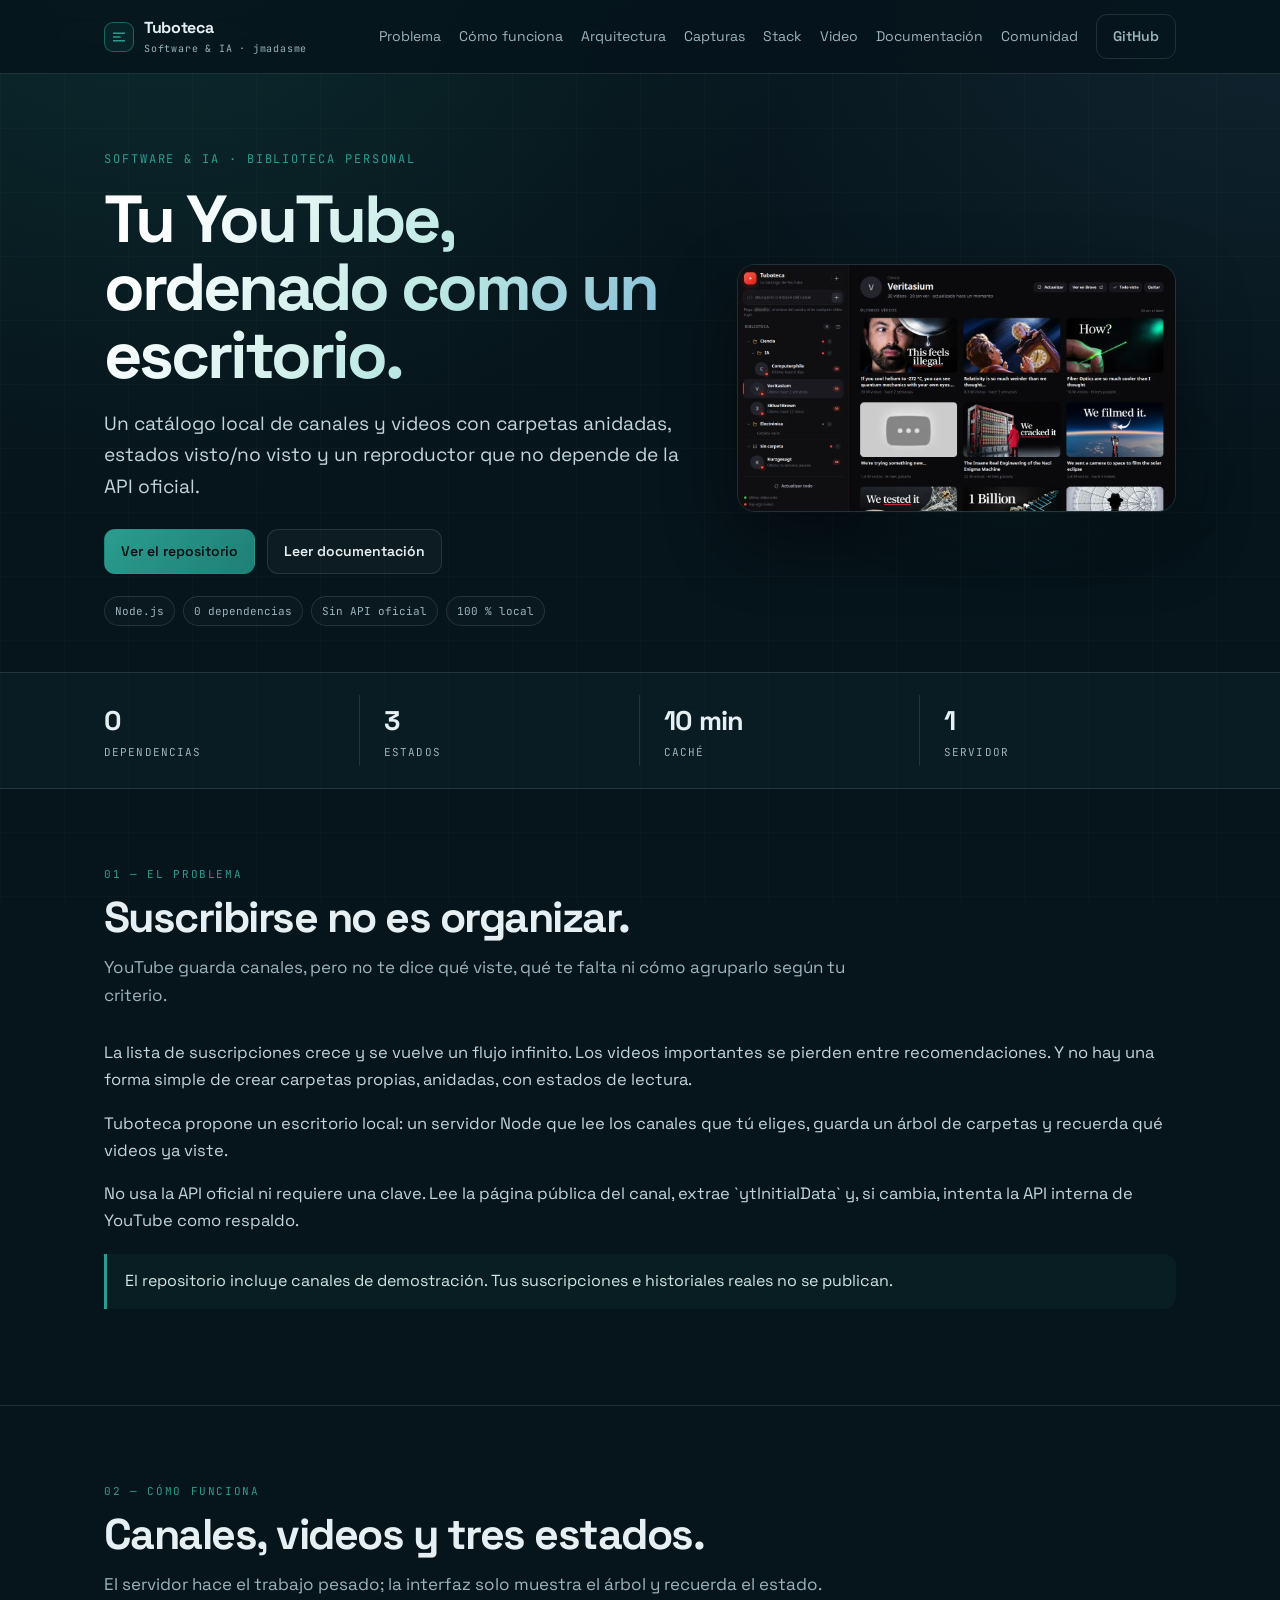
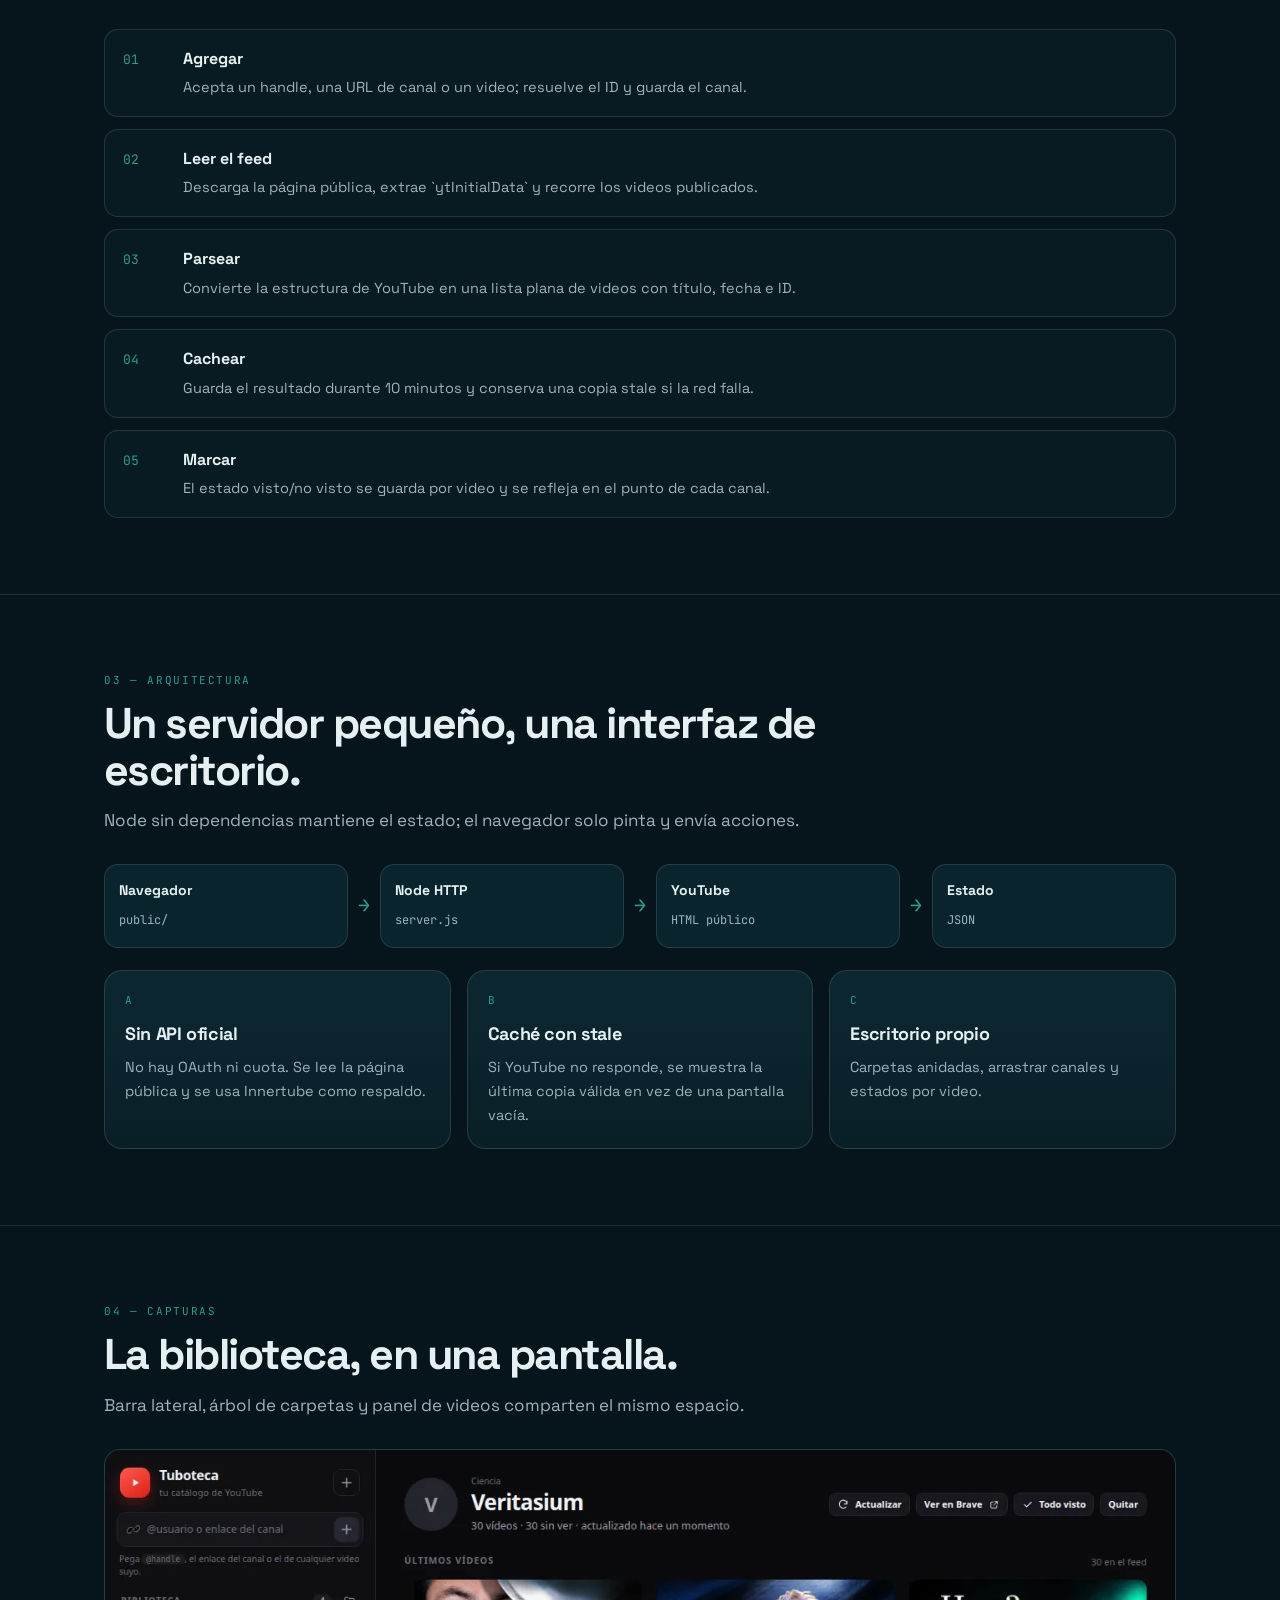
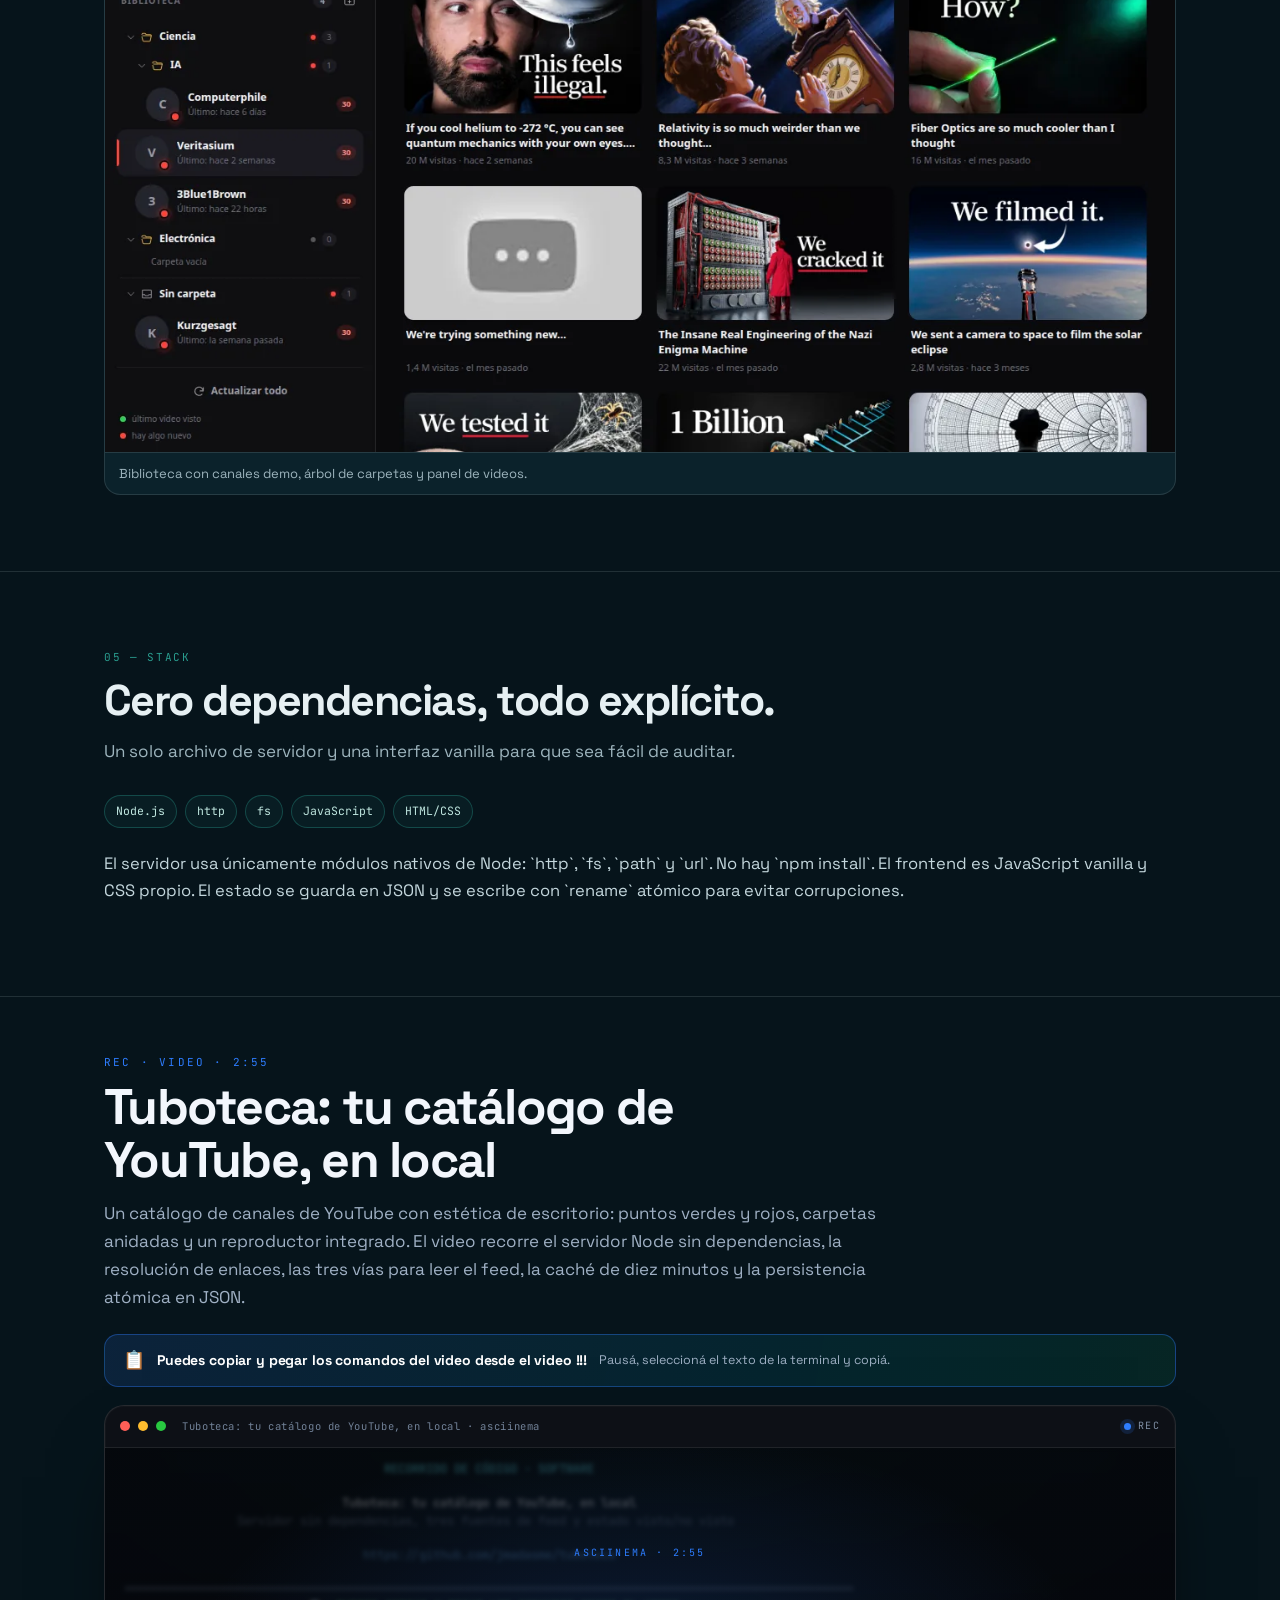
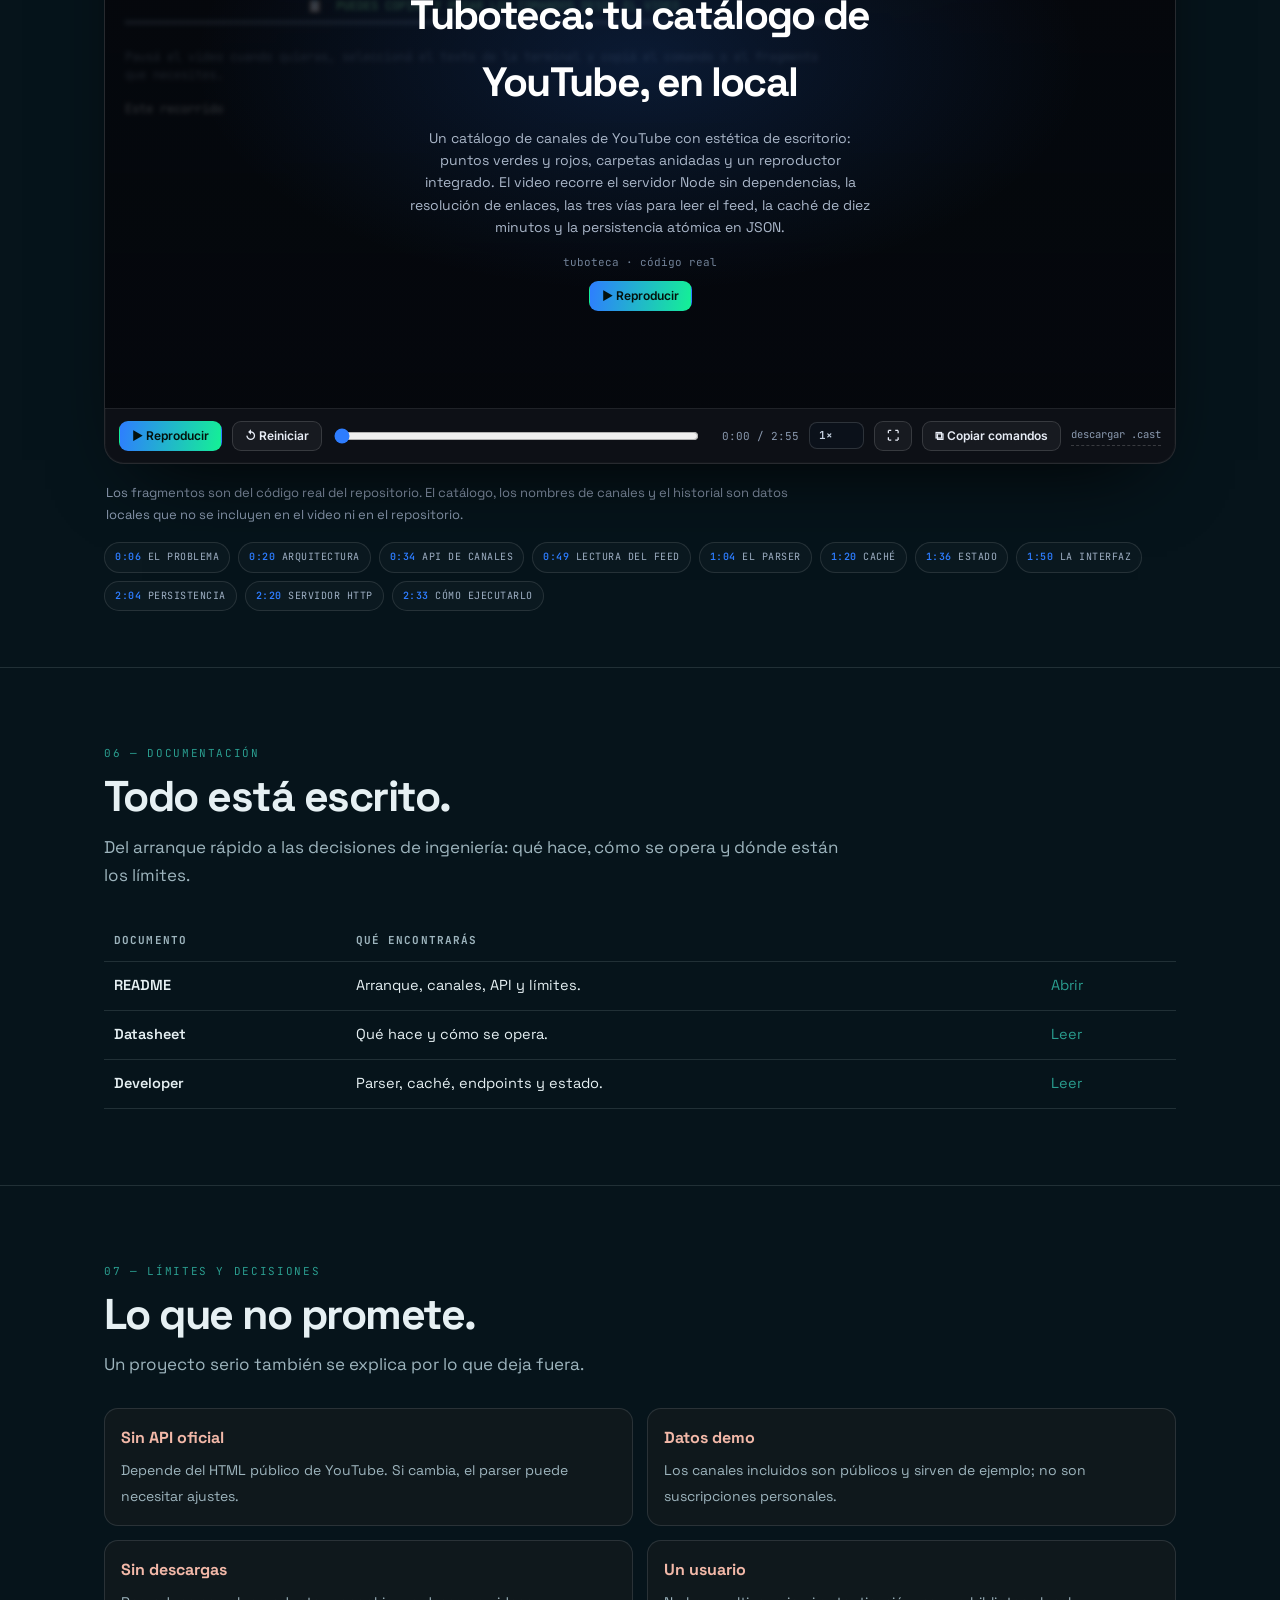
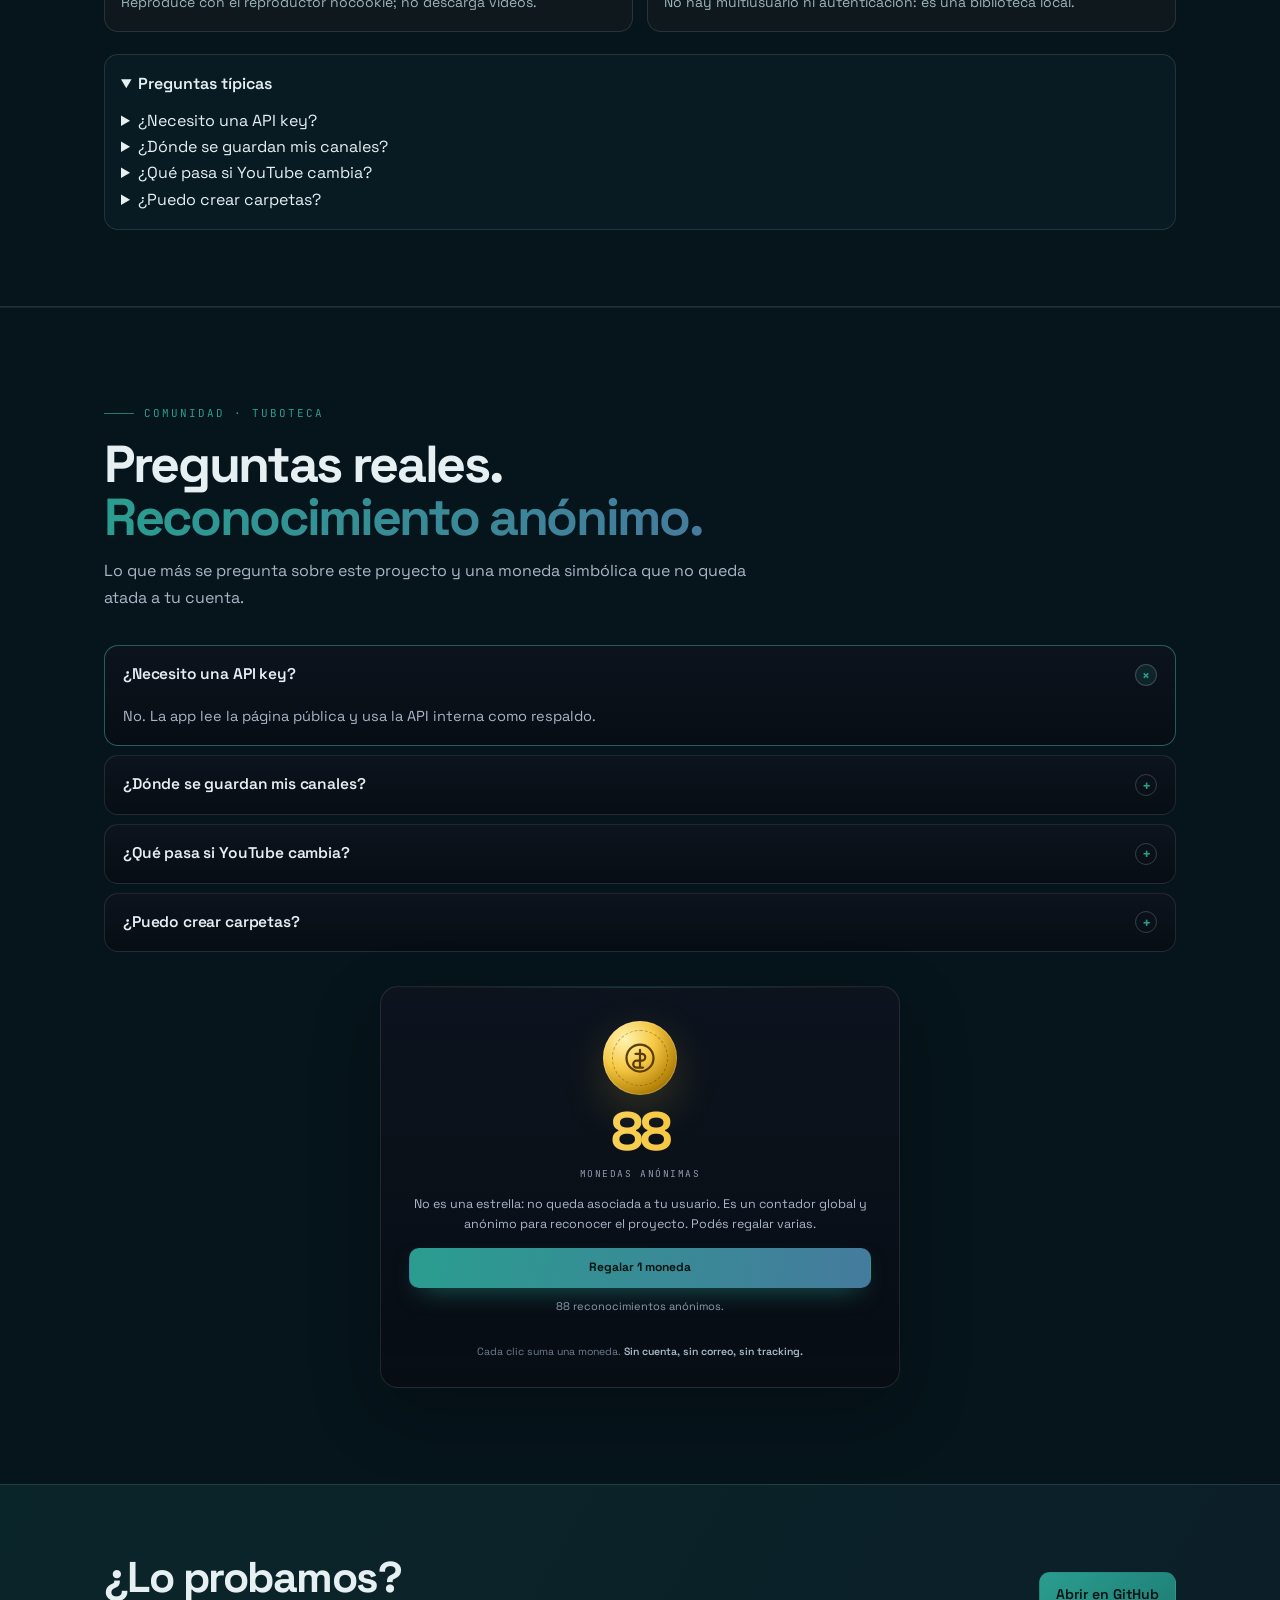
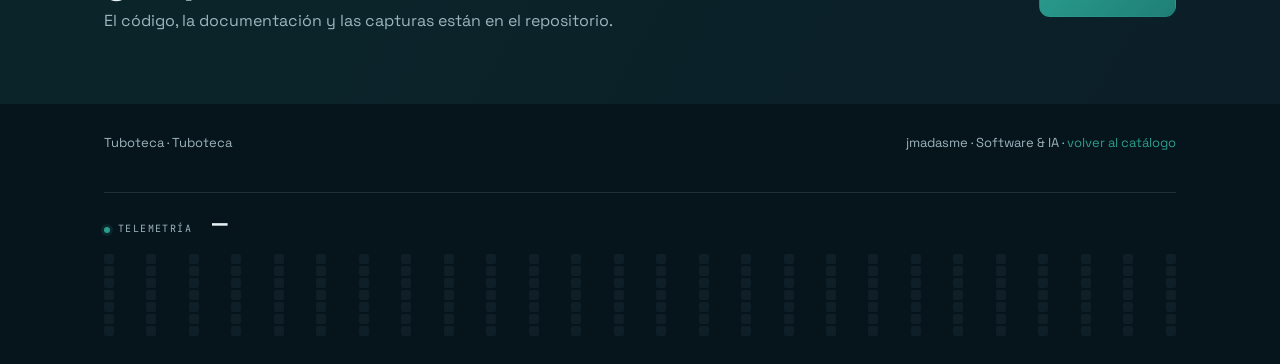
==== commit cdfba613: "add telemetry widget" ====
--- a/docs/index.html
+++ b/docs/index.html
@@ -230,5 +230,6 @@
 <script defer src="assets/community.js?v=6"></script>
 <script defer src="rec/tuboteca.cast.js?v=1"></script>
 <script defer src="rec/player.js?v=1"></script>
+<script defer src="telemetry.js?v=1"></script>
 </body>
 </html>
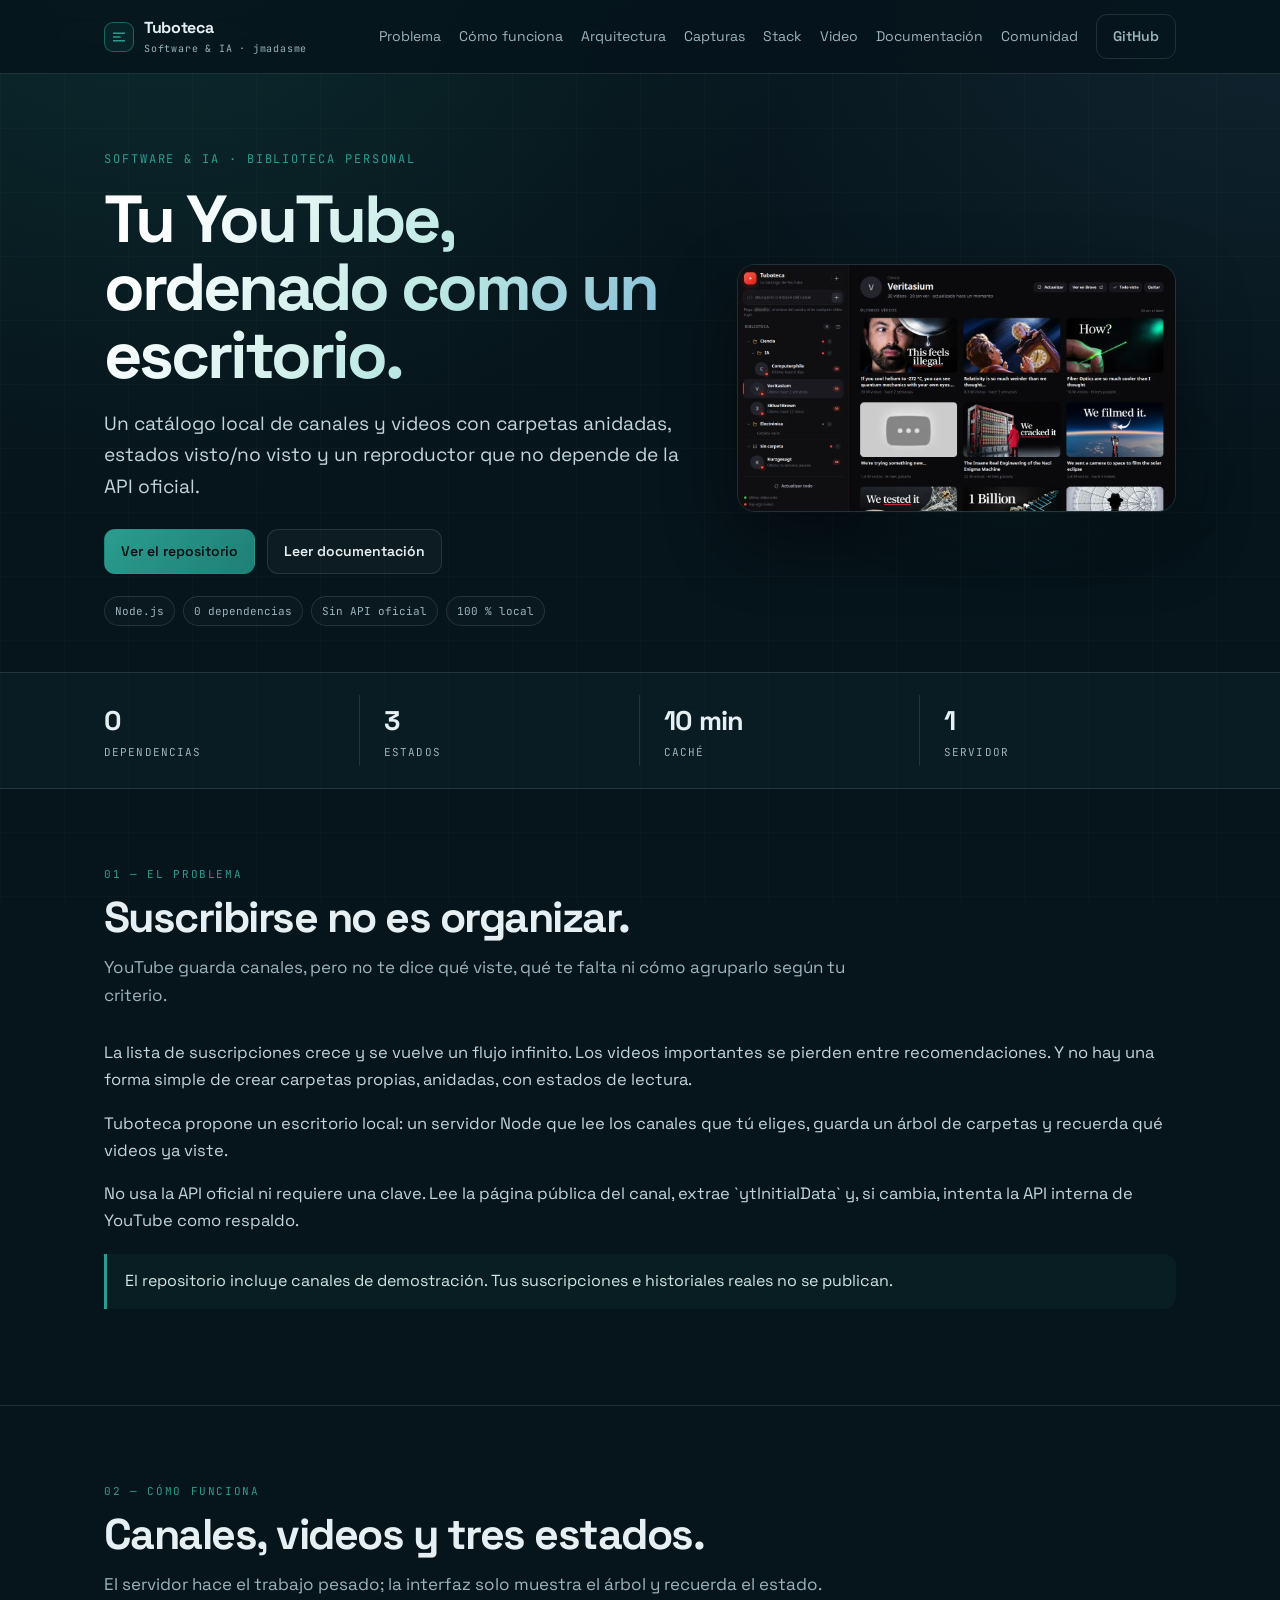
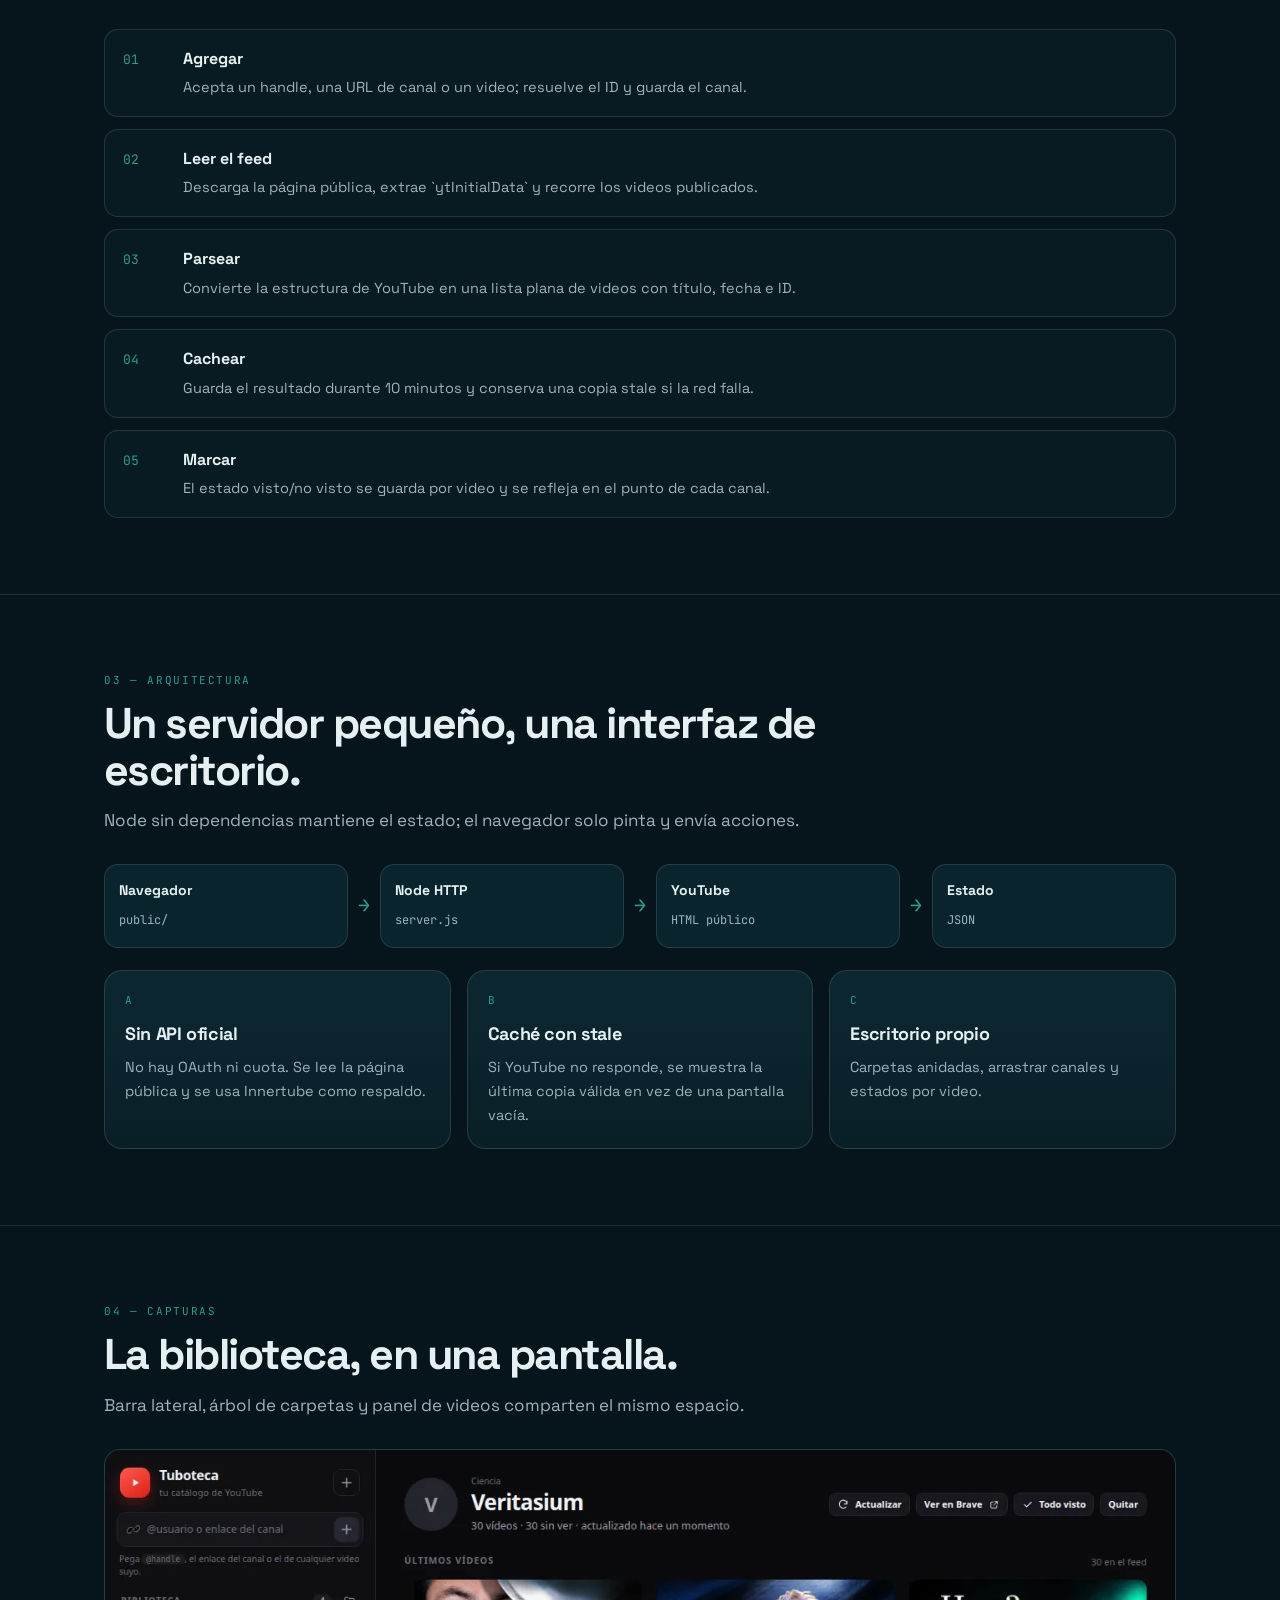
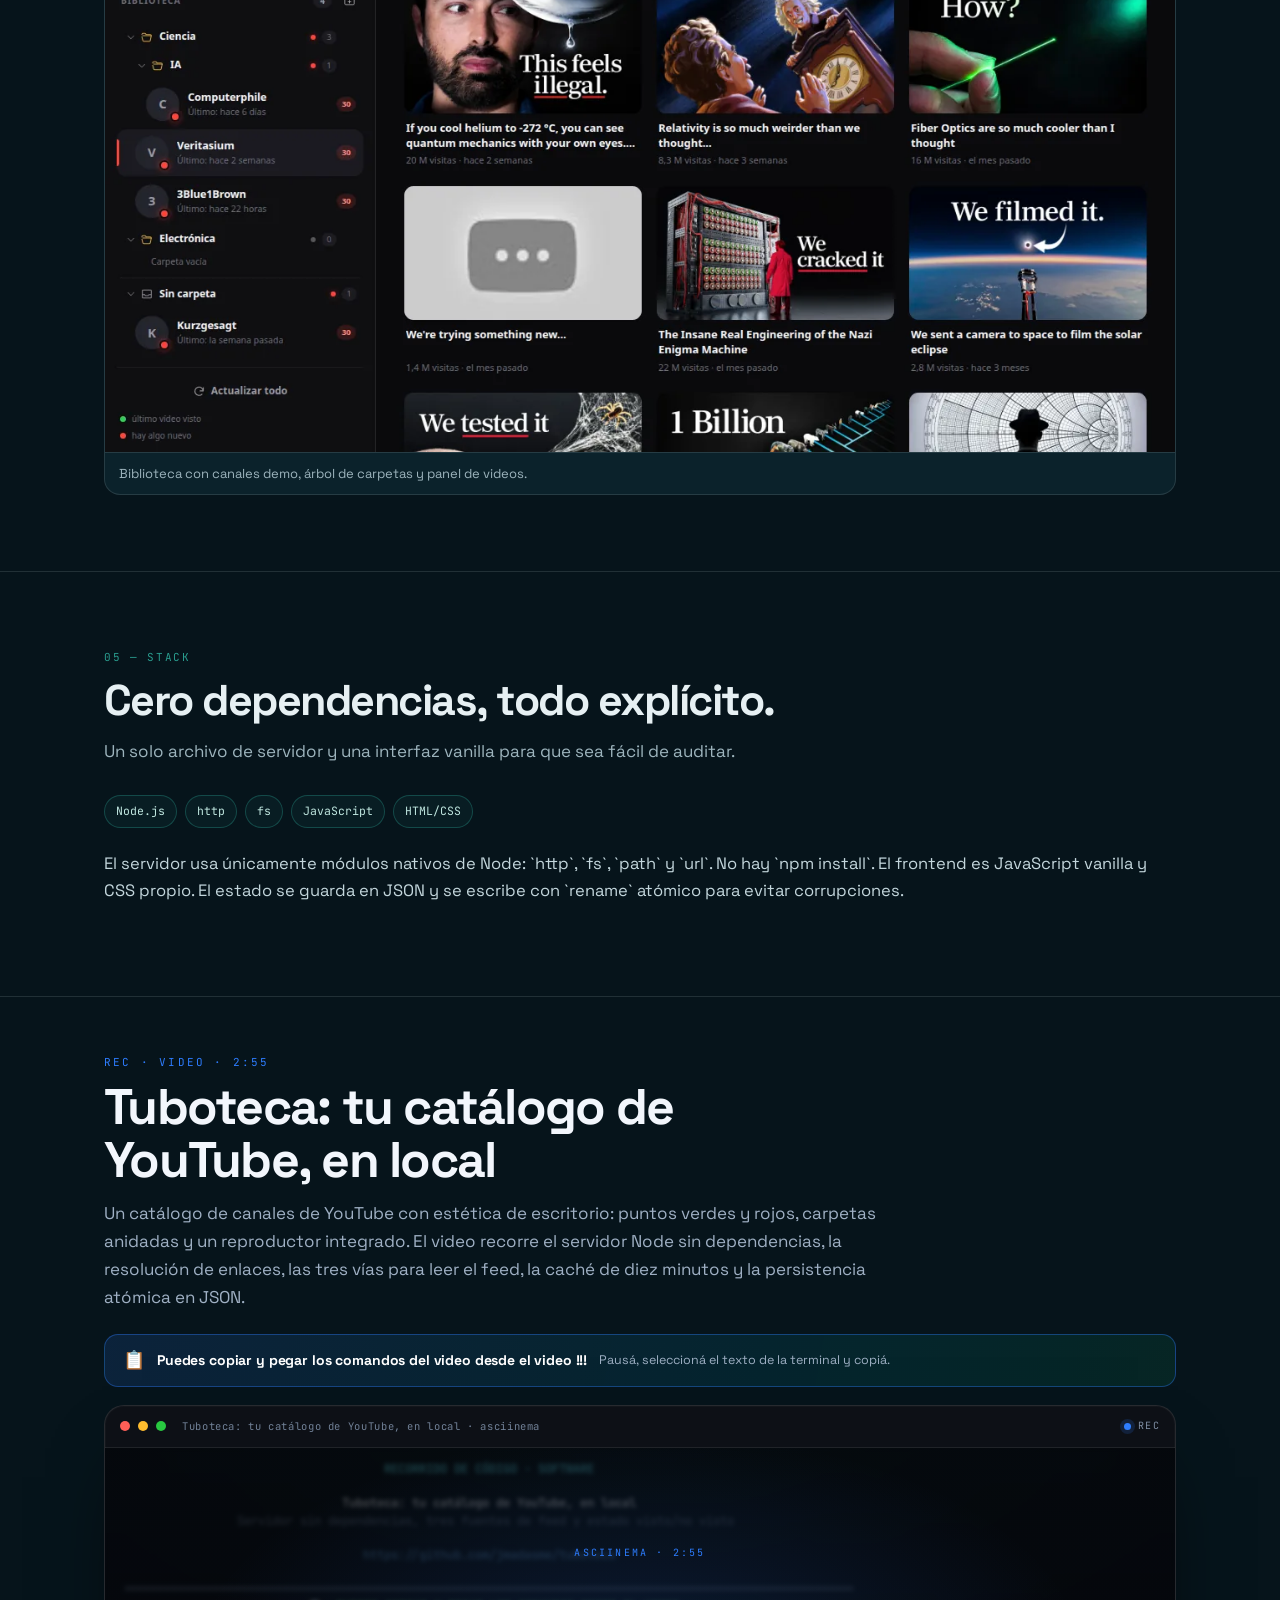
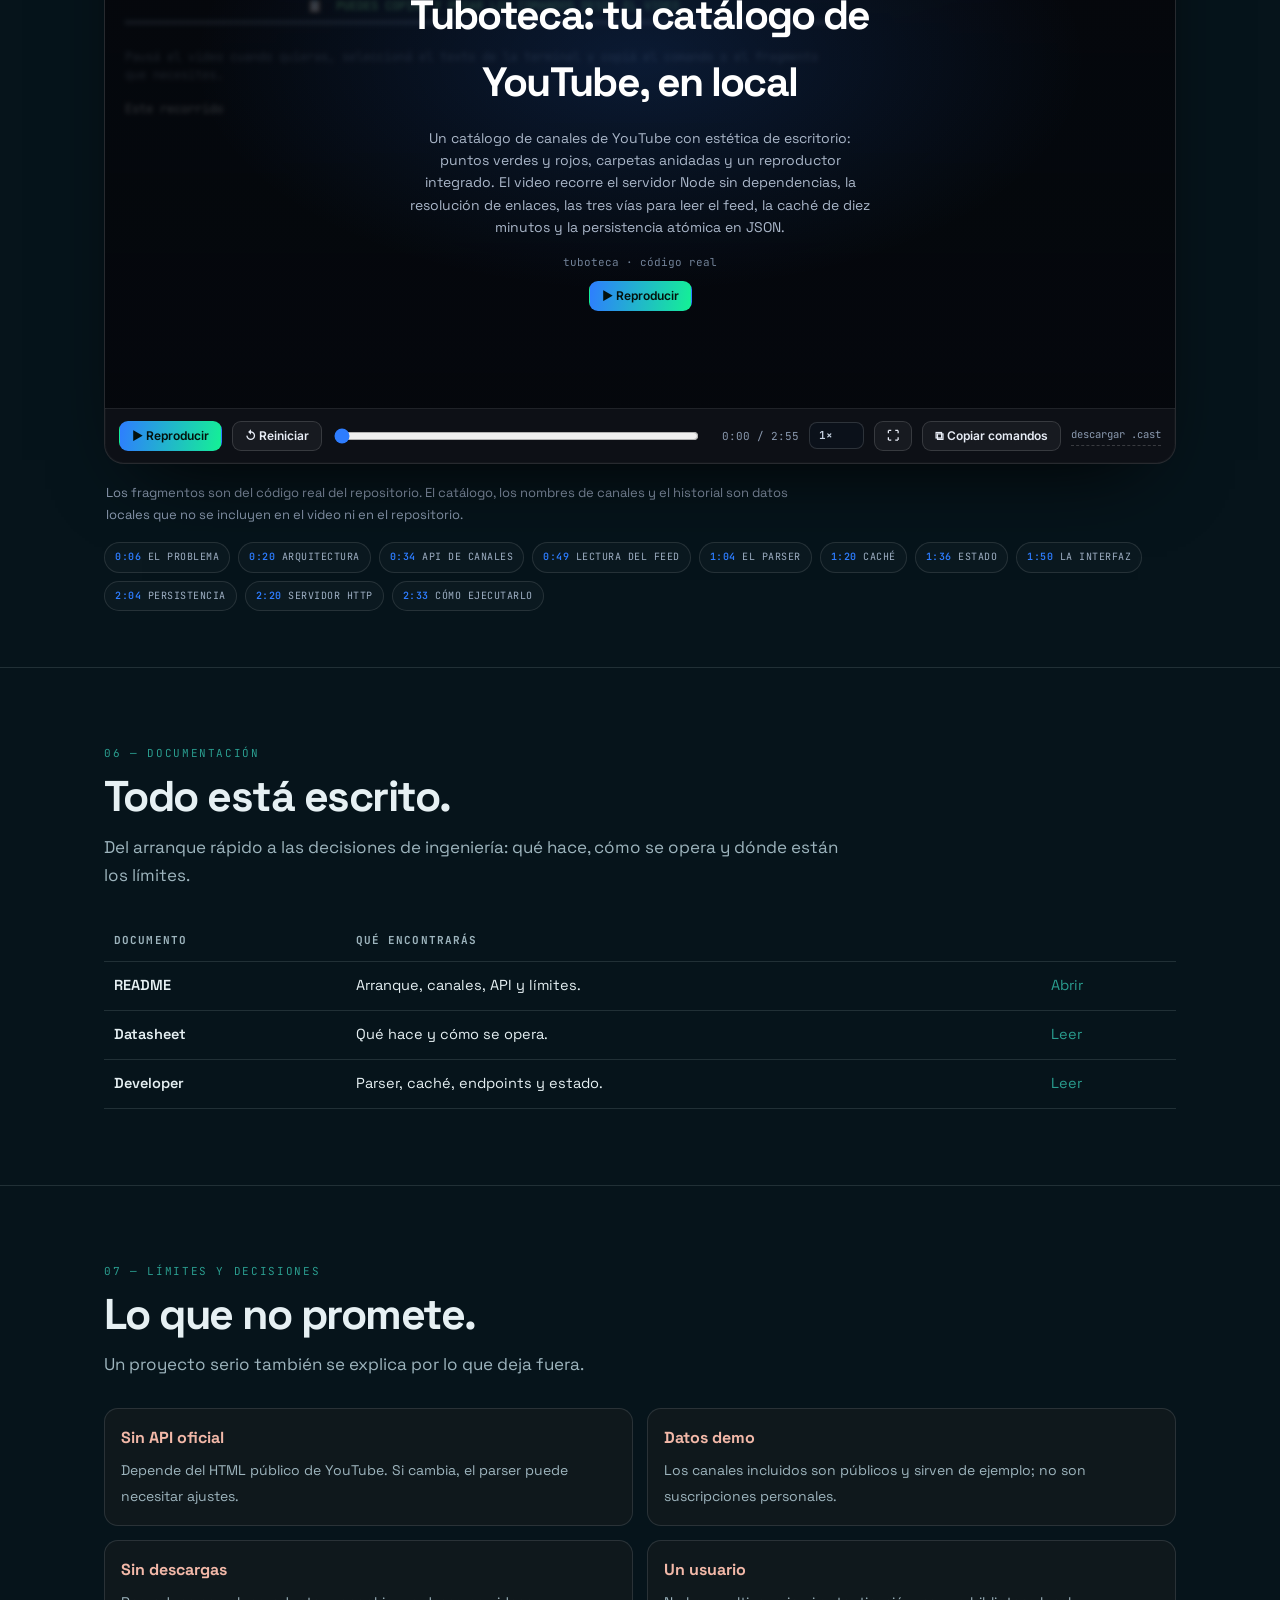
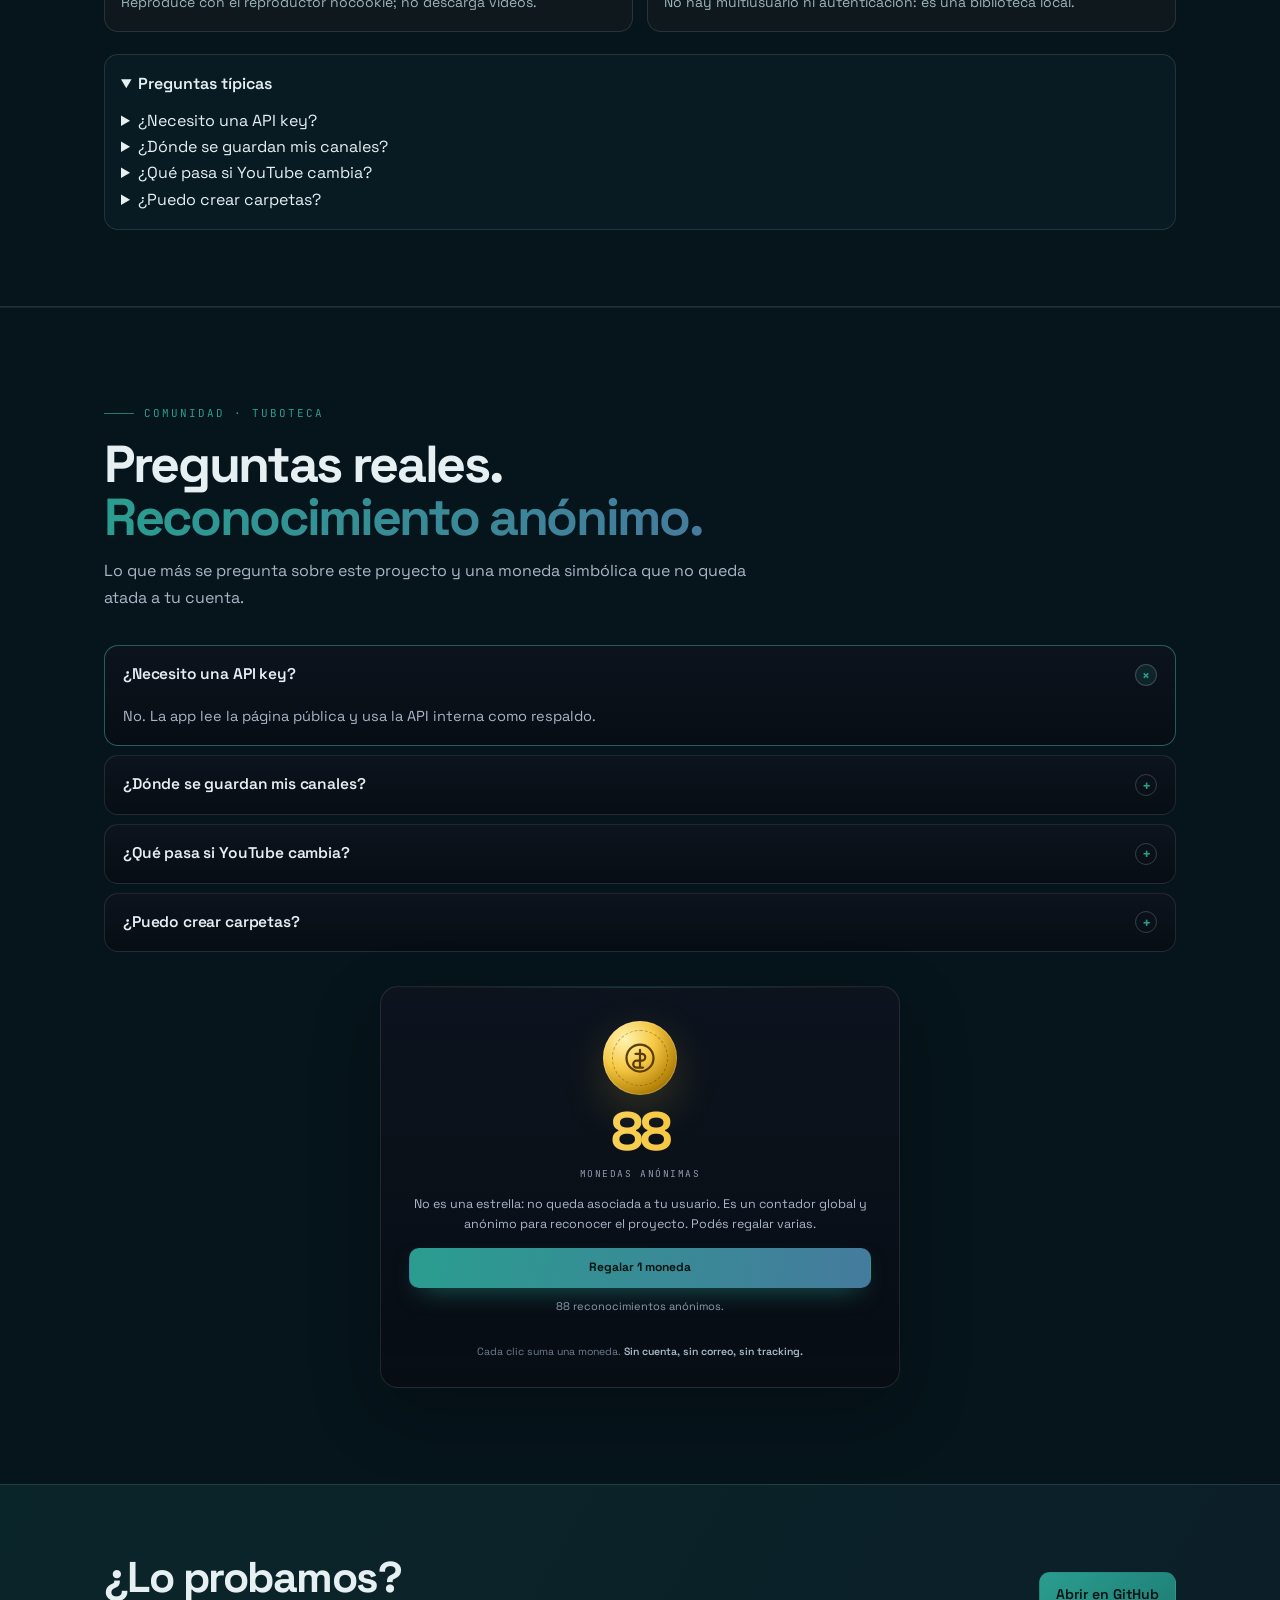
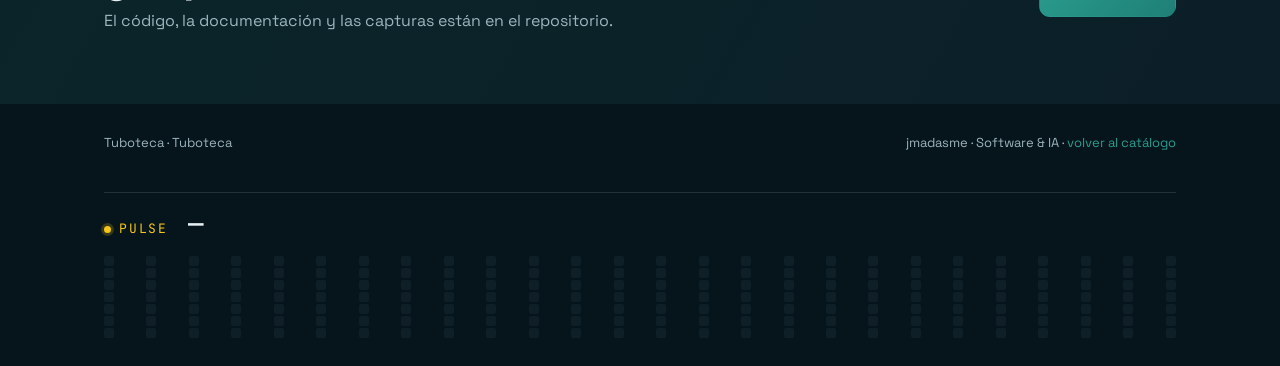
==== commit ab82c82c: "bump telemetry cache" ====
--- a/docs/index.html
+++ b/docs/index.html
@@ -230,6 +230,6 @@
 <script defer src="assets/community.js?v=6"></script>
 <script defer src="rec/tuboteca.cast.js?v=1"></script>
 <script defer src="rec/player.js?v=1"></script>
-<script defer src="telemetry.js?v=1"></script>
+<script defer src="telemetry.js?v=2"></script>
 </body>
 </html>
